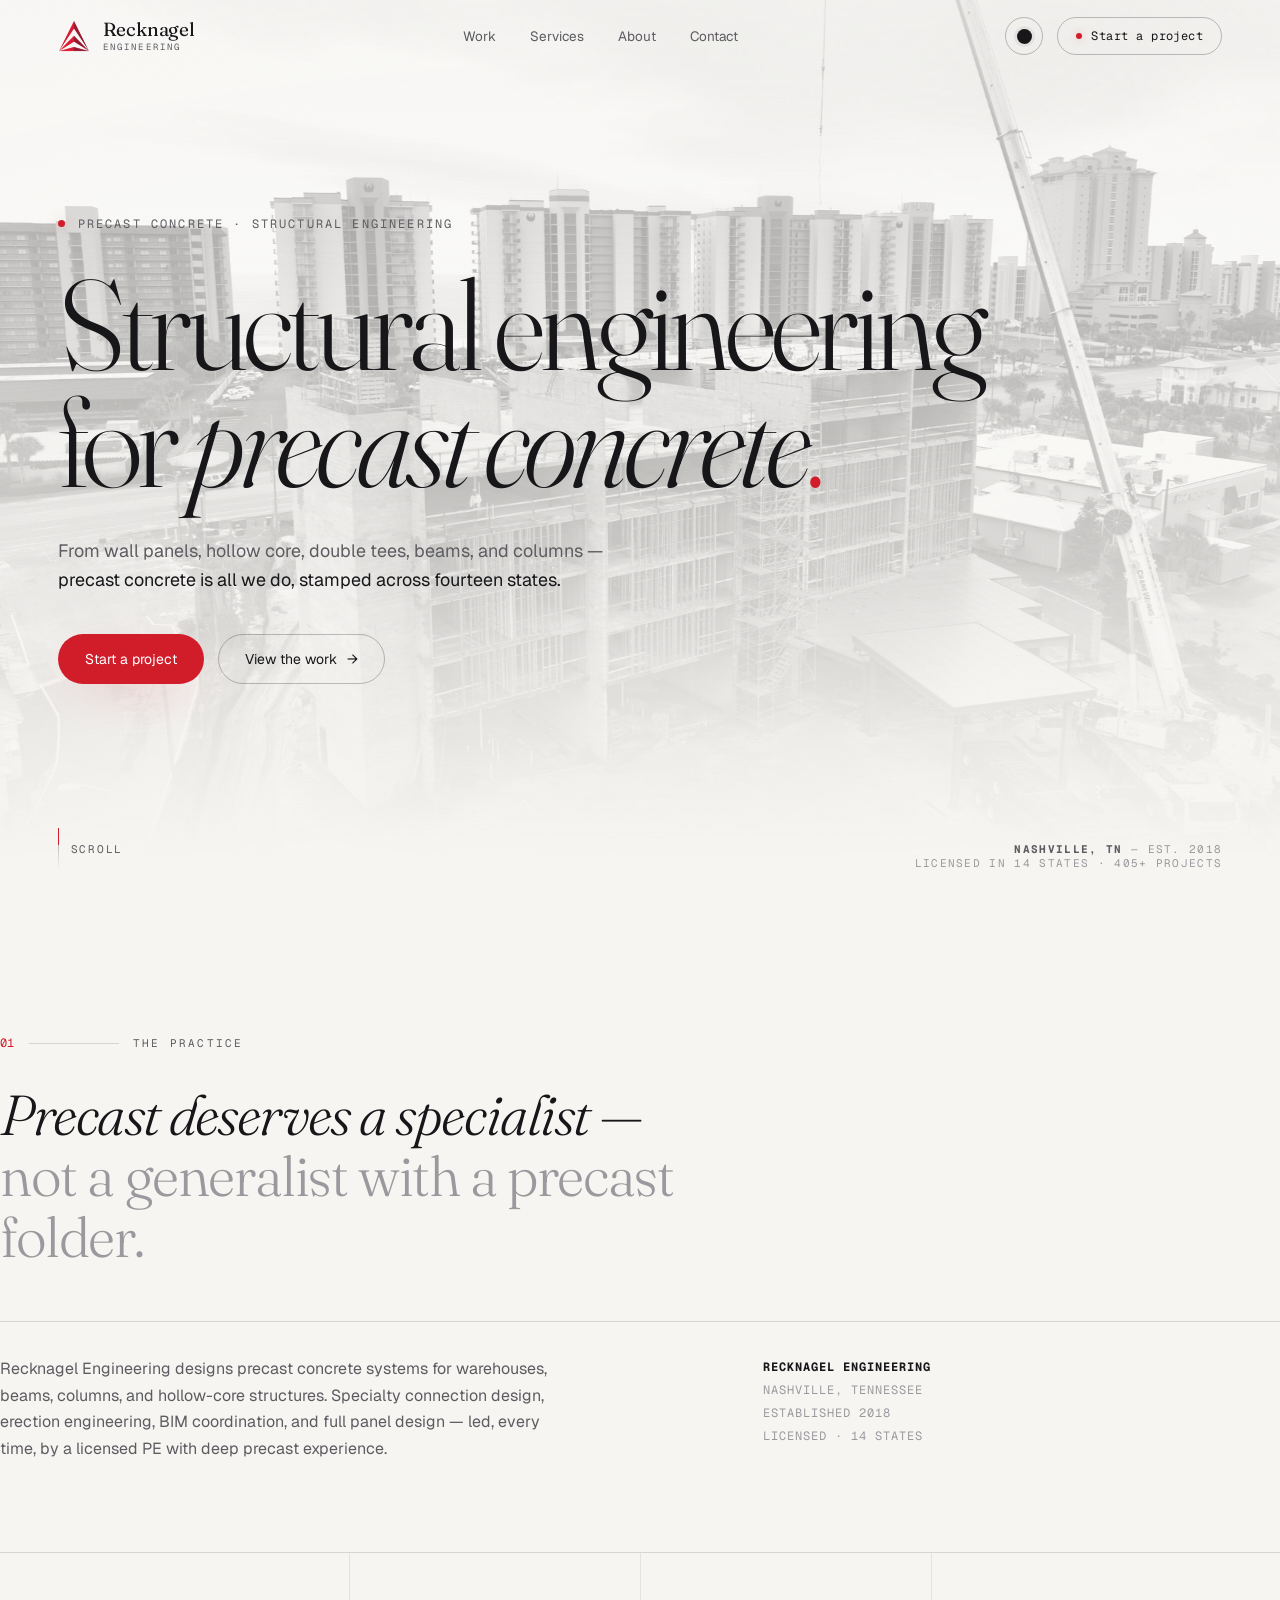
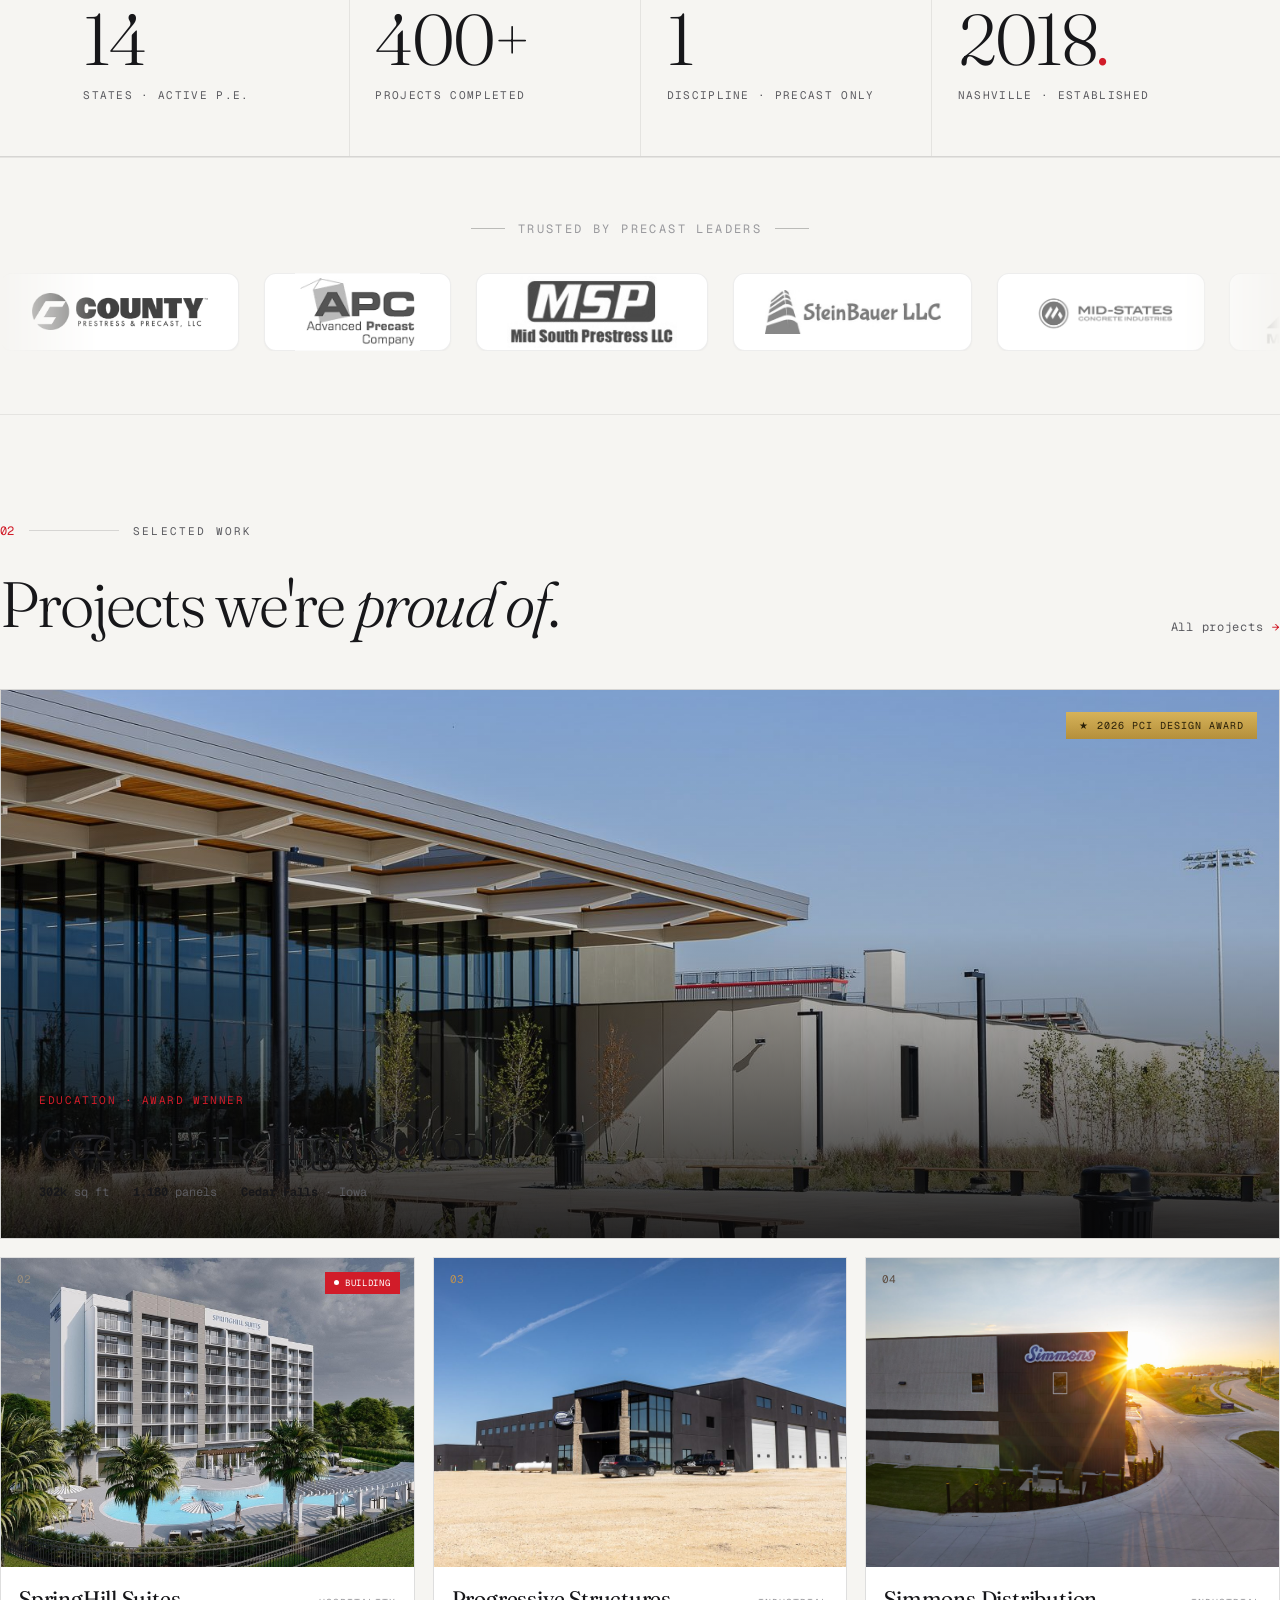
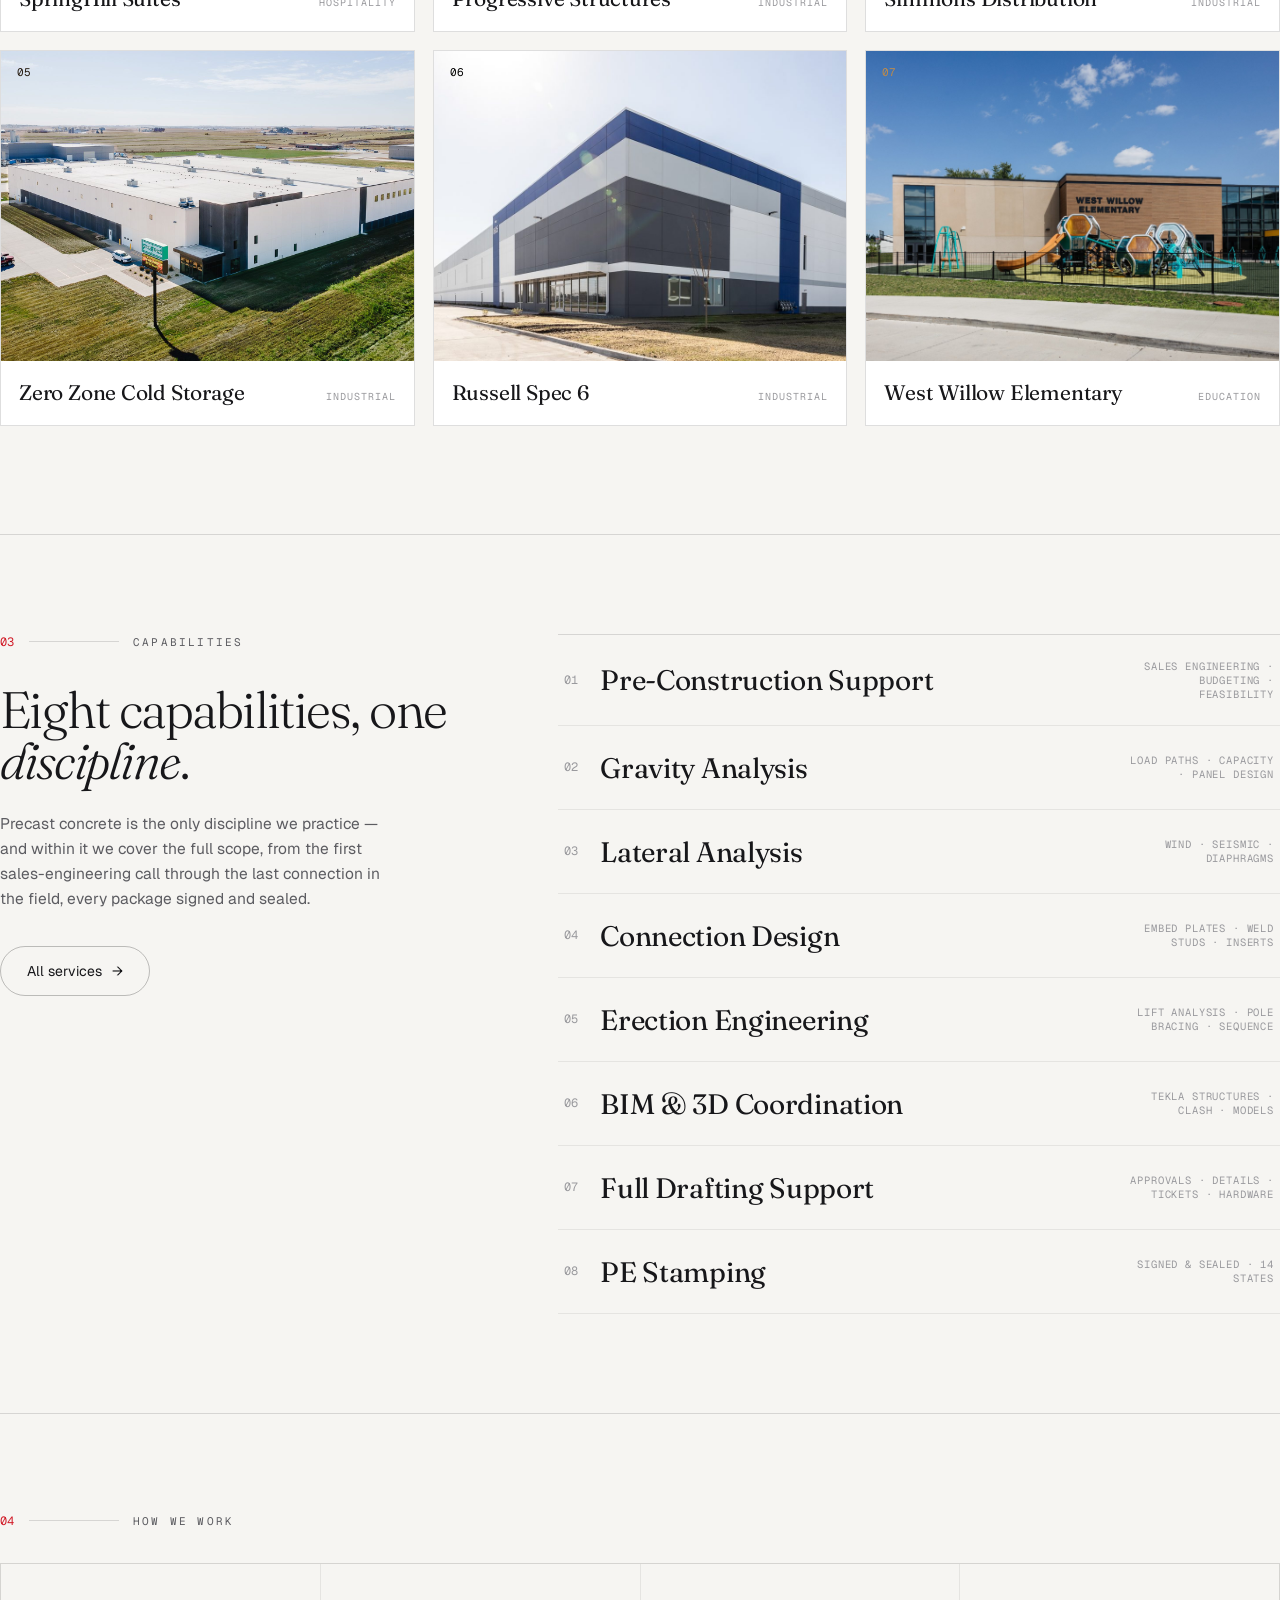
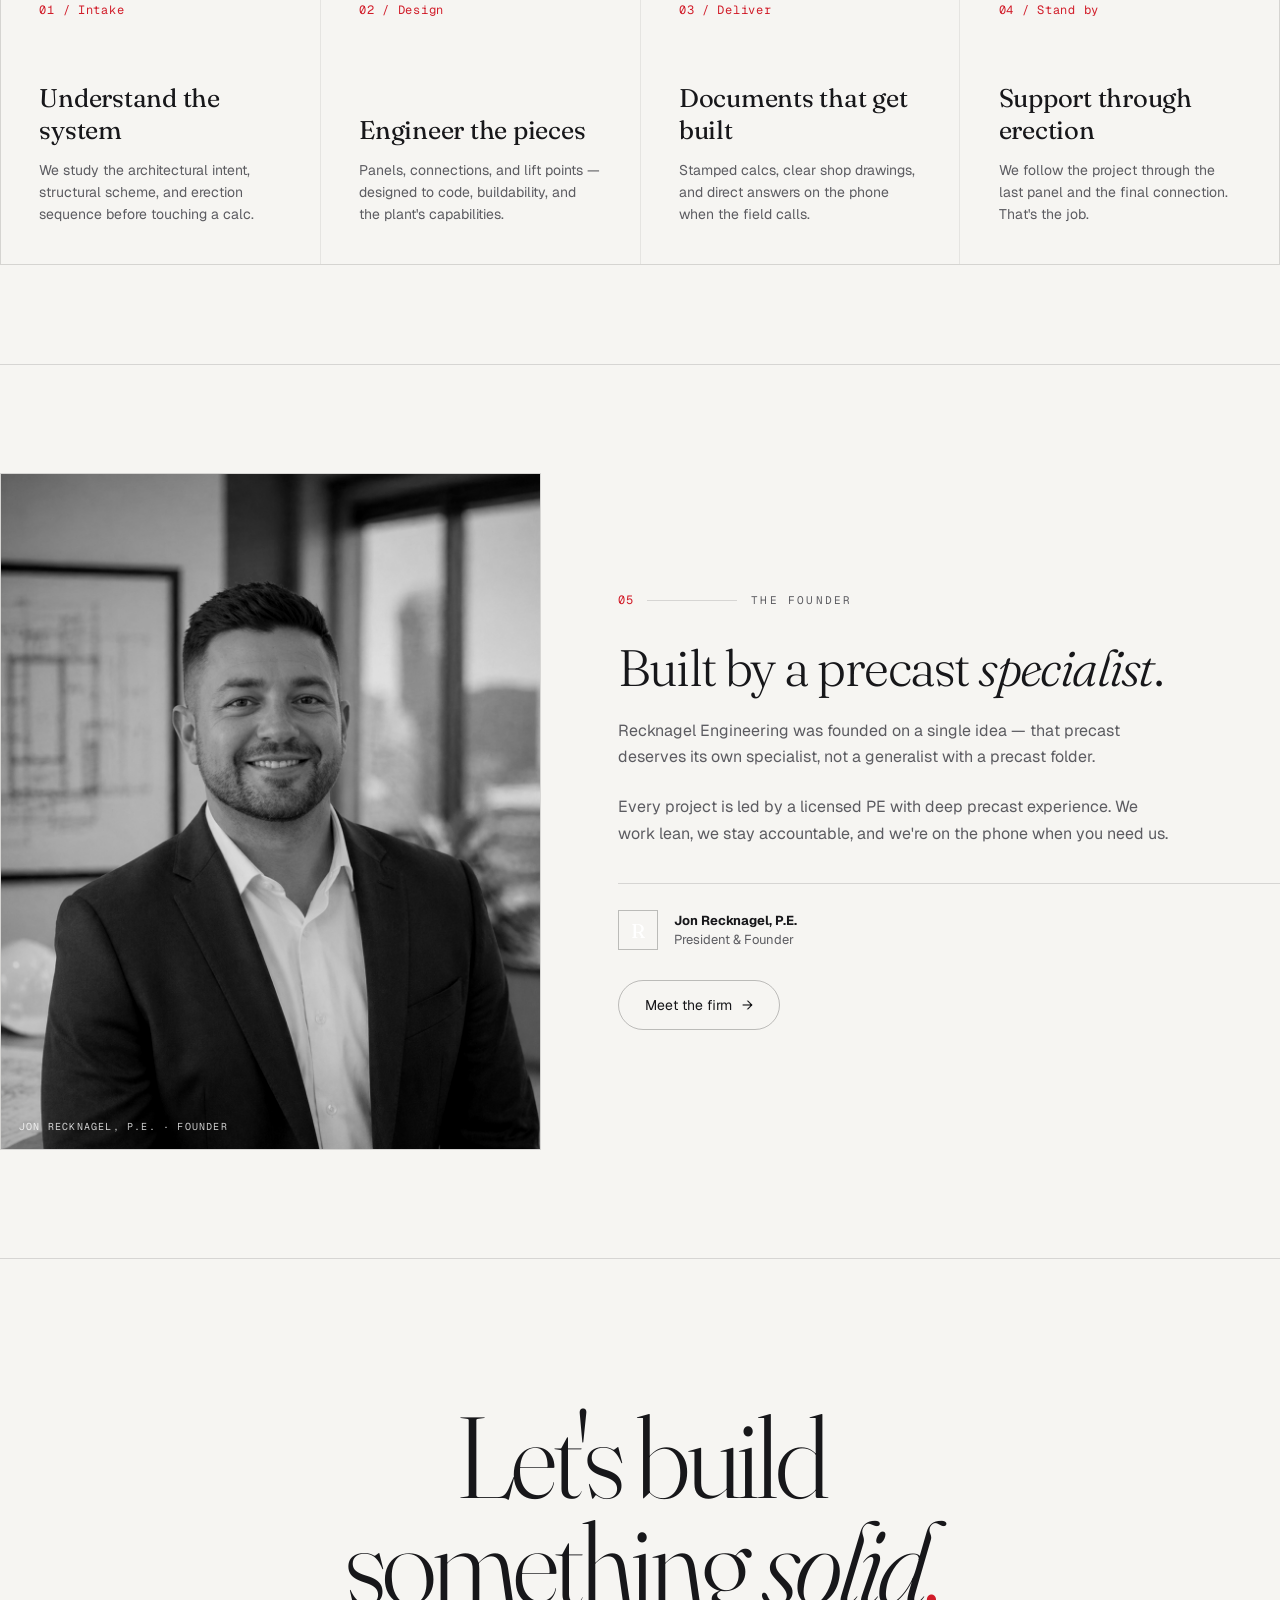
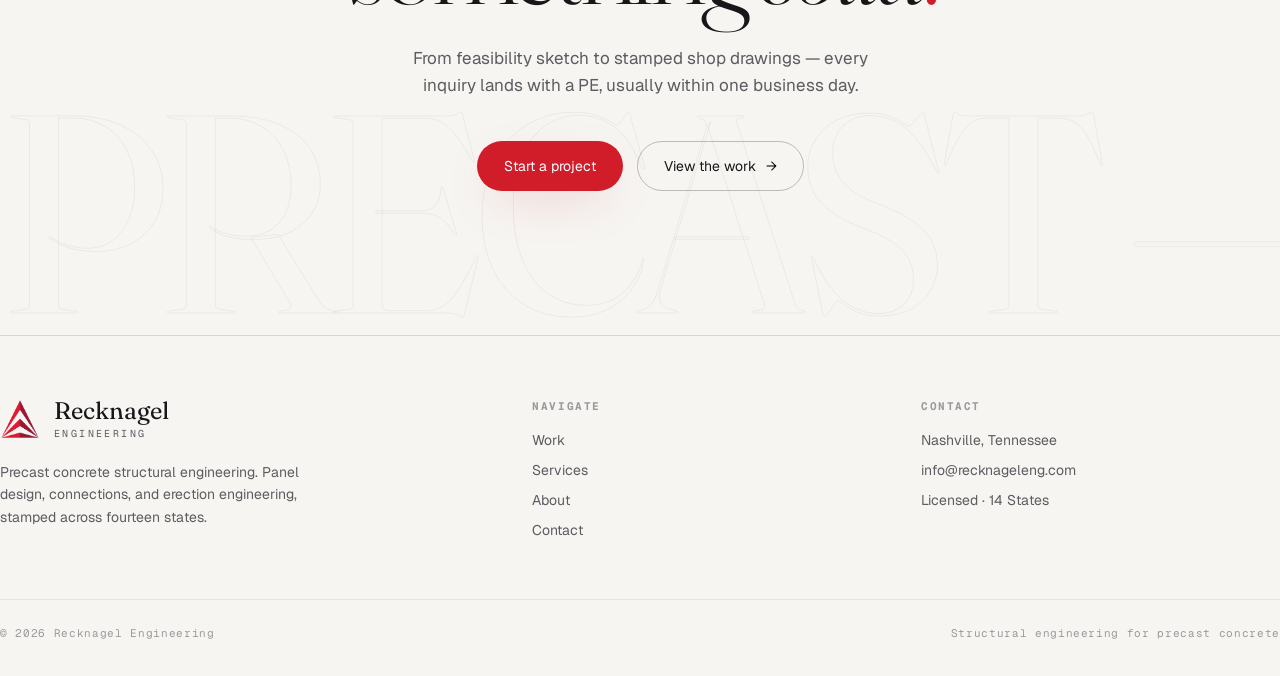
==== index.html @ 25dcd98b "Add files via upload" ====
<!DOCTYPE html>
<html lang="en">
<head>
<meta charset="UTF-8">
<meta name="viewport" content="width=device-width, initial-scale=1.0">
<script>try{var t=localStorage.getItem('re-theme');if(t==='light'||(!t&&window.matchMedia&&matchMedia('(prefers-color-scheme: light)').matches))document.documentElement.setAttribute('data-theme','light');}catch(e){}</script>
<title>Recknagel Engineering — Structural engineering for precast concrete.</title>
<link rel="preconnect" href="https://fonts.googleapis.com">
<link rel="preconnect" href="https://fonts.gstatic.com" crossorigin>
<link href="https://fonts.googleapis.com/css2?family=Fraunces:ital,opsz,wght@0,9..144,300..600;1,9..144,300..500&family=Geist:wght@300..600&family=Geist+Mono:wght@400;500&display=swap" rel="stylesheet">
<link rel="stylesheet" href="styles/bw.css">
<style>
/* ===== HOME-SPECIFIC ===== */
.hero{position:relative;height:100vh;min-height:640px;overflow:hidden;}
.hero-bg{position:absolute;inset:0;z-index:1;}
.hero-bg .ly{position:absolute;inset:0;opacity:0;transition:opacity 1.8s ease;}
.hero-bg .ly.on{opacity:1;}
.hero-bg .ph{width:100%;height:100%;background-size:cover;background-position:center;filter:grayscale(1) contrast(1.12) brightness(.6);transform:scale(1.08);}
.hero-bg .ly.on .ph{animation:ken 9s linear forwards;}
@keyframes ken{from{transform:scale(1.08)}to{transform:scale(1.18)}}
.hero-scrim{position:absolute;inset:0;z-index:2;background:linear-gradient(180deg,rgba(10,10,11,.72),rgba(10,10,11,.32) 30%,rgba(10,10,11,.4) 64%,rgba(10,10,11,.95)),radial-gradient(120% 80% at 50% 40%,transparent 40%,rgba(10,10,11,.7));}
.hero-seams{position:absolute;inset:0;z-index:3;pointer-events:none;background:repeating-linear-gradient(90deg,transparent 0 calc(100%/8 - 1px),rgba(0,0,0,.3) calc(100%/8 - 1px) calc(100%/8));mix-blend-mode:multiply;opacity:.4;}
/* ===== LIGHT-MODE HERO — faint photo on the page background, dark text ===== */
html[data-theme="light"] .hero{background:var(--bg);color:var(--fg);}
html[data-theme="light"] .hero-bg .ph{filter:grayscale(1) contrast(.95) brightness(1.18);opacity:.5;}
html[data-theme="light"] .hero-scrim{background:linear-gradient(180deg,rgba(246,245,242,.55),rgba(246,245,242,.35) 26%,rgba(246,245,242,.6) 62%,var(--bg) 96%),radial-gradient(120% 80% at 50% 38%,transparent 38%,rgba(246,245,242,.6));}
html[data-theme="light"] .hero-seams{background:repeating-linear-gradient(90deg,transparent 0 calc(100%/8 - 1px),rgba(0,0,0,.16) calc(100%/8 - 1px) calc(100%/8));opacity:.5;}
.hero-in{position:relative;z-index:5;height:100%;display:flex;flex-direction:column;justify-content:center;}
.hero-eye{display:flex;align-items:center;gap:13px;margin-bottom:34px;}
.hero-eye .d{width:7px;height:7px;border-radius:50%;background:var(--accent);box-shadow:0 0 14px var(--accent-glow);}
.hero-eye span{font-family:var(--font-mono);font-size:12px;letter-spacing:0.18em;text-transform:uppercase;color:var(--fg-dim);}
.hero h1{font-family:var(--font-display);font-weight:300;font-size:clamp(50px,10vw,164px);line-height:0.92;letter-spacing:-0.04em;}
.hero h1 em{font-style:italic;font-weight:300;}
.hero h1 .dot{color:var(--accent);}
.hero-sub{margin-top:36px;max-width:50ch;font-size:clamp(15px,1.4vw,19px);line-height:1.6;color:var(--fg-dim);}
.hero-sub b{color:var(--fg);font-weight:400;}
.hero-cta{margin-top:40px;display:flex;gap:14px;flex-wrap:wrap;}
.hero-foot{position:absolute;bottom:30px;left:0;right:0;z-index:5;}
.hero-foot-in{max-width:var(--max);margin:0 auto;padding:0 var(--gutter);display:flex;justify-content:space-between;align-items:flex-end;}
.hero-scroll{display:flex;align-items:center;gap:12px;font-family:var(--font-mono);font-size:11px;letter-spacing:0.16em;text-transform:uppercase;color:var(--fg-dim);}
.hero-scroll .bar{width:1px;height:42px;background:linear-gradient(var(--fg-faint),transparent);position:relative;overflow:hidden;}
.hero-scroll .bar::after{content:"";position:absolute;top:0;left:0;width:100%;height:40%;background:var(--accent);animation:scrolldn 2.2s var(--ease) infinite;}
@keyframes scrolldn{0%{transform:translateY(-100%)}60%,100%{transform:translateY(280%)}}
.hero-ticker{font-family:var(--font-mono);font-size:11px;letter-spacing:0.12em;text-transform:uppercase;color:var(--fg-faint);text-align:right;}
.hero-ticker b{color:var(--fg-dim);}

/* ===== TRUSTED BY — continuous logo marquee ===== */
.trust{padding:clamp(46px,7vh,80px) 0;border-top:1px solid var(--line-soft);border-bottom:1px solid var(--line-soft);}
.trust-lab{display:flex;align-items:center;justify-content:center;gap:13px;margin-bottom:clamp(30px,4vh,48px);}
.trust-lab .ln{width:34px;height:1px;background:var(--line-strong);}
.trust-lab span.tx{font-family:var(--font-mono);font-size:12px;letter-spacing:0.2em;text-transform:uppercase;color:var(--fg-faint);}
.trust-marq{position:relative;overflow:hidden;-webkit-mask-image:linear-gradient(90deg,transparent,#000 8%,#000 92%,transparent);mask-image:linear-gradient(90deg,transparent,#000 8%,#000 92%,transparent);}
.trust-track{display:flex;width:max-content;animation:trustscroll 52s linear infinite;}
.trust:hover .trust-track{animation-play-state:paused;}
.trust-tile{flex:none;height:78px;margin-right:clamp(16px,1.9vw,30px);display:flex;align-items:center;justify-content:center;padding:0 clamp(22px,2.4vw,34px);background:#fff;border:1px solid rgba(0,0,0,.07);border-radius:12px;box-shadow:0 1px 2px rgba(0,0,0,.04);}
.trust-tile img{max-height:48px;max-width:176px;width:auto;object-fit:contain;display:block;filter:grayscale(1);opacity:.74;transition:filter .4s var(--ease),opacity .4s var(--ease);}
.trust-tile img.lg{max-height:66px;max-width:150px;}
.trust-tile img.s-apc{max-height:78px;max-width:158px;}
.trust-tile img.s-msp{max-height:72px;}
.trust-tile img.s-redondo{max-height:74px;}
.trust-tile img.s-warrior{max-height:78px;max-width:130px;}
.trust-tile:hover img{filter:grayscale(0);opacity:1;}
@keyframes trustscroll{from{transform:translateX(0)}to{transform:translateX(-50%)}}
@media(prefers-reduced-motion:reduce){.trust-track{animation:none;}}

.statement{padding:clamp(90px,15vh,200px) 0 clamp(70px,10vh,140px);}
.statement .big{font-family:var(--font-display);font-weight:300;font-size:clamp(28px,4.4vw,68px);line-height:1.08;letter-spacing:-0.025em;max-width:20ch;}
.statement .big em{font-style:italic;}
.statement .big .mut{color:var(--fg-faint);}
.statement .meta{margin-top:54px;display:grid;grid-template-columns:1.4fr 1fr;gap:40px;border-top:1px solid var(--line);padding-top:34px;}
.statement .meta p{font-size:16px;line-height:1.65;color:var(--fg-dim);max-width:52ch;}
.statement .meta .side{font-family:var(--font-mono);font-size:12px;line-height:1.9;color:var(--fg-faint);text-transform:uppercase;letter-spacing:0.08em;}
.statement .meta .side b{color:var(--fg);}
@media(max-width:760px){.statement .meta{grid-template-columns:1fr;}}

.work{padding:clamp(80px,12vh,150px) 0;}
.work-head{display:flex;justify-content:space-between;align-items:flex-end;margin-bottom:54px;}
.work-head h2{font-family:var(--font-display);font-weight:300;font-size:clamp(34px,5vw,76px);line-height:0.98;letter-spacing:-0.03em;}
.work-head h2 em{font-style:italic;}
.work-head .vall{font-family:var(--font-mono);font-size:12px;letter-spacing:0.06em;color:var(--fg-dim);display:inline-flex;gap:9px;align-items:center;white-space:nowrap;transition:color .25s;}
.work-head .vall:hover{color:var(--fg);}
.work-head .vall .ar{color:var(--accent);}
.feat{position:relative;display:block;overflow:hidden;border:1px solid var(--line);margin-bottom:18px;}
.feat .img{aspect-ratio:21/9;overflow:hidden;background:#111;}
.feat .img .ph{width:100%;height:100%;background-size:cover;background-position:center;transform:scale(1.02);transition:transform 1.4s var(--ease);}
.feat:hover .img .ph{transform:scale(1.07);}
.feat .ov{position:absolute;inset:0;display:flex;flex-direction:column;justify-content:flex-end;padding:clamp(24px,3vw,46px);background:linear-gradient(0deg,rgba(8,8,9,.86),rgba(8,8,9,.1) 56%,transparent);}
.feat .award{position:absolute;top:22px;right:22px;display:inline-flex;align-items:center;gap:8px;font-family:var(--font-mono);font-size:10px;letter-spacing:0.1em;text-transform:uppercase;color:#2A2008;background:linear-gradient(180deg,#D8B45A,#B8923C);padding:7px 13px;}
.feat .fr-tag{font-family:var(--font-mono);font-size:11px;letter-spacing:0.14em;text-transform:uppercase;color:var(--accent);margin-bottom:14px;}
.feat .fr-title{font-family:var(--font-display);font-weight:300;font-size:clamp(28px,3.6vw,54px);line-height:1;letter-spacing:-0.02em;}
.feat .fr-meta{margin-top:16px;display:flex;gap:24px;font-family:var(--font-mono);font-size:12px;color:var(--fg-dim);flex-wrap:wrap;}
.feat .fr-meta b{color:var(--fg);}

.caps{padding:clamp(70px,11vh,140px) 0;border-top:1px solid var(--line);}
.caps-grid{display:grid;grid-template-columns:0.8fr 1.2fr;gap:clamp(30px,6vw,90px);}
.caps-grid .lead h2{font-family:var(--font-display);font-weight:300;font-size:clamp(30px,4vw,58px);line-height:1;letter-spacing:-0.03em;}
.caps-grid .lead h2 em{font-style:italic;}
.caps-grid .lead p{margin-top:26px;max-width:40ch;font-size:15.5px;line-height:1.6;color:var(--fg-dim);}
.caplist{border-top:1px solid var(--line);}
.caprow{display:grid;grid-template-columns:auto 1fr auto;gap:22px;align-items:center;padding:24px 6px;border-bottom:1px solid var(--line-soft);cursor:pointer;position:relative;transition:padding-left .35s var(--ease);}
.caprow::before{content:"";position:absolute;left:0;top:0;bottom:0;width:2px;background:var(--accent);transform:scaleY(0);transform-origin:top;transition:transform .35s var(--ease);}
.caprow:hover{padding-left:20px;}
.caprow:hover::before{transform:scaleY(1);}
.caprow .cn{font-family:var(--font-mono);font-size:12px;color:var(--fg-faint);transition:color .3s;}
.caprow:hover .cn{color:var(--accent);}
.caprow .cnm{font-family:var(--font-display);font-size:clamp(20px,2.2vw,30px);letter-spacing:-0.01em;}
.caprow .ct{font-family:var(--font-mono);font-size:10.5px;letter-spacing:0.08em;text-transform:uppercase;color:var(--fg-faint);text-align:right;max-width:24ch;}
@media(max-width:760px){.caps-grid{grid-template-columns:1fr;}.caprow .ct{display:none;}}

.proc{padding:clamp(70px,11vh,140px) 0;border-top:1px solid var(--line);}
.proc-grid{display:grid;grid-template-columns:repeat(4,1fr);gap:1px;background:var(--line-soft);border:1px solid var(--line-soft);}
.pstep{background:var(--bg);padding:clamp(28px,3vw,44px);min-height:300px;display:flex;flex-direction:column;transition:background .4s;}
.pstep:hover{background:var(--bg-2);}
.pstep .pn{font-family:var(--font-mono);font-size:12px;color:var(--accent);letter-spacing:0.06em;}
.pstep .pt{font-family:var(--font-display);font-size:clamp(20px,2vw,28px);letter-spacing:-0.01em;margin-top:auto;margin-bottom:14px;}
.pstep .pd{font-size:14px;line-height:1.55;color:var(--fg-dim);}
@media(max-width:760px){.proc-grid{grid-template-columns:1fr 1fr;}.pstep{min-height:220px;}}

.about{padding:clamp(80px,12vh,150px) 0;border-top:1px solid var(--line);}
.about-grid{display:grid;grid-template-columns:0.9fr 1.1fr;gap:clamp(34px,6vw,90px);align-items:center;}
.about-portrait{position:relative;aspect-ratio:4/5;overflow:hidden;border:1px solid var(--line);}
.about-portrait .ph{width:100%;height:100%;background-size:cover;background-position:center top;filter:grayscale(1) contrast(1.08) brightness(.9);transform:scale(1.02);transition:transform 1.6s var(--ease);}
.about-portrait:hover .ph{transform:scale(1.06);}
.about-portrait .cap{position:absolute;left:18px;bottom:16px;font-family:var(--font-mono);font-size:10px;letter-spacing:0.12em;text-transform:uppercase;color:rgba(255,255,255,.8);}
.about-content h2{font-family:var(--font-display);font-weight:300;font-size:clamp(30px,4vw,60px);line-height:1;letter-spacing:-0.03em;}
.about-content h2 em{font-style:italic;}
.about-content p{margin-top:24px;max-width:50ch;font-size:16px;line-height:1.65;color:var(--fg-dim);}
.about-sig{margin-top:36px;display:flex;align-items:center;gap:16px;border-top:1px solid var(--line);padding-top:26px;}
.about-sig .mk{width:40px;height:40px;display:flex;align-items:center;justify-content:center;font-family:var(--font-display);font-size:20px;color:#fff;border:1px solid var(--line-strong);}
.about-sig .who{font-size:13px;color:var(--fg-dim);line-height:1.5;}
.about-sig .who b{color:var(--fg);}

.cta{padding:clamp(90px,16vh,210px) 0;border-top:1px solid var(--line);position:relative;overflow:hidden;text-align:center;}
.cta h2{font-family:var(--font-display);font-weight:300;font-size:clamp(44px,9vw,150px);line-height:0.92;letter-spacing:-0.04em;}
.cta h2 em{font-style:italic;}
.cta h2 .dot{color:var(--accent);}
.cta p{margin:30px auto 0;max-width:46ch;font-size:17px;line-height:1.6;color:var(--fg-dim);}
.cta .ctabtns{margin-top:42px;display:flex;gap:14px;justify-content:center;flex-wrap:wrap;}
.cta-marquee{position:absolute;bottom:-2vh;left:0;right:0;z-index:-1;font-family:var(--font-display);font-size:clamp(120px,22vw,360px);line-height:1;letter-spacing:-0.04em;color:transparent;-webkit-text-stroke:1px var(--marquee-stroke);white-space:nowrap;display:flex;}
.cta-marquee span{animation:marq 40s linear infinite;}
@keyframes marq{to{transform:translateX(-50%);}}
</style>
</head>
<body>
<div class="prog" id="prog"></div>
<div class="veil"></div>

<!-- NAV -->
<nav class="nav" id="nav">
  <div class="nav-in">
    <a class="brand" href="index.html">
      <img src="assets/logo.png" alt="Recknagel Engineering"/>
      <span class="bt"><span class="nm">Recknagel</span><span class="sub">Engineering</span></span>
    </a>
    <div class="nav-lk">
      <a href="projects.html">Work</a>
      <a href="services.html">Services</a>
      <a href="about.html">About</a>
      <a href="contact.html">Contact</a>
    </div>
    <div class="nav-right">
      <button class="theme-tog" id="themeTog" aria-label="Toggle light or dark mode" title="Toggle theme"><span class="ti"></span></button>
      <a class="nav-cta" href="contact.html"><span class="d"></span>Start a project</a>
      <button class="nav-burger" aria-label="Menu"><span></span><span></span><span></span></button>
    </div>
  </div>
</nav>

<!-- HERO -->
<header class="hero" id="top">
  <div class="hero-bg" id="herobg" data-imgs="assets/projects/shs-construction-1.jpg,assets/projects/cedarfalls-aerial-campus.jpg,assets/projects/simmons-hero.jpg,assets/projects/zerozone-hero.jpg,assets/projects/progressive-hero.jpg"></div>
  <div class="hero-scrim"></div>
  <div class="hero-in wrap">
    <div class="rev in"><div class="hero-eye"><span class="d"></span><span>Precast Concrete · Structural Engineering</span></div></div>
    <h1 class="rev in d1">Structural engineering<br>for <em>precast concrete</em><span class="dot">.</span></h1>
    <p class="hero-sub rev in d2">From wall panels, hollow core, double tees, beams, and columns — <b>precast concrete is all we do, stamped across fourteen states.</b></p>
    <div class="hero-cta rev in d3">
      <a class="btn pri" href="contact.html">Start a project</a>
      <a class="btn gho" href="projects.html">View the work <span class="ar">→</span></a>
    </div>
  </div>
  <div class="hero-foot">
    <div class="hero-foot-in">
      <div class="hero-scroll"><div class="bar"></div><span>Scroll</span></div>
      <div class="hero-ticker"><b>Nashville, TN</b> — Est. 2018<br>Licensed in 14 States · 405+ Projects</div>
    </div>
  </div>
</header>

<!-- STATEMENT -->
<section class="statement wrap rev">
  <div class="slabel"><span class="num">01</span><span class="ln"></span><span class="tx">The practice</span></div>
  <h2 class="big"><em>Precast deserves a specialist</em> — <span class="mut">not a generalist with a precast folder.</span></h2>
  <div class="meta">
    <p>Recknagel Engineering designs precast concrete systems for warehouses, beams, columns, and hollow-core structures. Specialty connection design, erection engineering, BIM coordination, and full panel design — led, every time, by a licensed PE with deep precast experience.</p>
    <div class="side"><b>Recknagel Engineering</b><br>Nashville, Tennessee<br>Established 2018<br>Licensed · 14 States</div>
  </div>
</section>

<!-- STATS -->
<section class="stats">
  <div class="stats-in wrap">
    <div class="stat rev"><div class="n" data-count="14">14</div><div class="l">States · Active P.E.</div></div>
    <div class="stat rev d1"><div class="n" data-count="405" data-suffix="+">405+</div><div class="l">Projects Completed</div></div>
    <div class="stat rev d2"><div class="n" data-count="1">1</div><div class="l">Discipline · Precast Only</div></div>
    <div class="stat rev d3"><div class="n">2018<span class="u">.</span></div><div class="l">Nashville · Established</div></div>
  </div>
</section>

<!-- TRUSTED BY -->
<section class="trust rev">
  <div class="trust-lab"><span class="ln"></span><span class="tx">Trusted by precast leaders</span><span class="ln"></span></div>
  <div class="trust-marq">
    <div class="trust-track">
      <div class="trust-tile"><img src="assets/clients/county-prestress.png" alt="County Prestress & Precast"></div>
      <div class="trust-tile"><img class="s-apc" src="assets/clients/advanced-precast.png" alt="Advanced Precast Company"></div>
      <div class="trust-tile"><img class="s-msp" src="assets/clients/mid-south-prestress.png" alt="Mid-South Prestress"></div>
      <div class="trust-tile"><img src="assets/clients/steinbauer.png" alt="SteinBauer LLC"></div>
      <div class="trust-tile"><img src="assets/clients/mid-states-concrete.png" alt="Mid-States Concrete Industries"></div>
      <div class="trust-tile"><img class="s-redondo" src="assets/clients/redondo.png" alt="Redondo Manufacturing"></div>
      <div class="trust-tile"><img class="s-warrior" src="assets/clients/warrior-precast.png" alt="Warrior Precast"></div>
      <div class="trust-tile"><img class="lg" src="assets/clients/stonecast.png" alt="Stonecast"></div>
      <div class="trust-tile" aria-hidden="true"><img src="assets/clients/county-prestress.png" alt=""></div>
      <div class="trust-tile" aria-hidden="true"><img class="s-apc" src="assets/clients/advanced-precast.png" alt=""></div>
      <div class="trust-tile" aria-hidden="true"><img class="s-msp" src="assets/clients/mid-south-prestress.png" alt=""></div>
      <div class="trust-tile" aria-hidden="true"><img src="assets/clients/steinbauer.png" alt=""></div>
      <div class="trust-tile" aria-hidden="true"><img src="assets/clients/mid-states-concrete.png" alt=""></div>
      <div class="trust-tile" aria-hidden="true"><img class="s-redondo" src="assets/clients/redondo.png" alt=""></div>
      <div class="trust-tile" aria-hidden="true"><img class="s-warrior" src="assets/clients/warrior-precast.png" alt=""></div>
      <div class="trust-tile" aria-hidden="true"><img class="lg" src="assets/clients/stonecast.png" alt=""></div>
    </div>
  </div>
</section>

<!-- WORK (COLOR) -->
<section class="work wrap" id="work">
  <div class="work-head rev">
    <div>
      <div class="slabel"><span class="num">02</span><span class="ln"></span><span class="tx">Selected Work</span></div>
      <h2>Projects we're <em>proud of</em>.</h2>
    </div>
    <a class="vall" href="projects.html">All projects <span class="ar">→</span></a>
  </div>

  <a class="feat rev" href="projects.html">
    <div class="img"><div class="ph" style="background-image:url('assets/projects/cedarfalls-hero.jpg')"></div></div>
    <div class="award"><span>★</span>2026 PCI Design Award</div>
    <div class="ov">
      <div class="fr-tag">Education · Award Winner</div>
      <div class="fr-title">Cedar Falls High School</div>
      <div class="fr-meta"><span><b>302k</b> sq ft</span><span><b>1,180</b> panels</span><span><b>Cedar Falls</b> · Iowa</span></div>
    </div>
  </a>

  <div class="wgrid">
    <a class="wcard rev" href="projects.html"><span class="idx">02</span><span class="stat-badge"><span class="pd"></span>Building</span><div class="img"><div class="ph" style="background-image:url('assets/projects/shs-rendering.jpg')"></div></div><div class="meta"><span class="t">SpringHill Suites</span><span class="g">Hospitality</span></div></a>
    <a class="wcard rev d1" href="projects.html"><span class="idx">03</span><div class="img"><div class="ph" style="background-image:url('assets/projects/progressive-hero.jpg')"></div></div><div class="meta"><span class="t">Progressive Structures</span><span class="g">Industrial</span></div></a>
    <a class="wcard rev d2" href="projects.html"><span class="idx">04</span><div class="img"><div class="ph" style="background-image:url('assets/projects/simmons-hero.jpg')"></div></div><div class="meta"><span class="t">Simmons Distribution</span><span class="g">Industrial</span></div></a>
    <a class="wcard rev" href="projects.html"><span class="idx">05</span><div class="img"><div class="ph" style="background-image:url('assets/projects/zerozone-hero.jpg')"></div></div><div class="meta"><span class="t">Zero Zone Cold Storage</span><span class="g">Industrial</span></div></a>
    <a class="wcard rev d1" href="projects.html"><span class="idx">06</span><div class="img"><div class="ph" style="background-image:url('assets/projects/russell-hero.jpg')"></div></div><div class="meta"><span class="t">Russell Spec 6</span><span class="g">Industrial</span></div></a>
    <a class="wcard rev d2" href="projects.html"><span class="idx">07</span><div class="img"><div class="ph" style="background-image:url('assets/projects/coolidge-hero.jpg')"></div></div><div class="meta"><span class="t">West Willow Elementary</span><span class="g">Education</span></div></a>
  </div>
</section>

<!-- CAPABILITIES -->
<section class="caps wrap" id="caps">
  <div class="caps-grid">
    <div class="lead rev">
      <div class="slabel"><span class="num">03</span><span class="ln"></span><span class="tx">Capabilities</span></div>
      <h2>Eight capabilities, one <em>discipline</em>.</h2>
      <p>Precast concrete is the only discipline we practice — and within it we cover the full scope, from the first sales-engineering call through the last connection in the field, every package signed and sealed.</p>
      <div style="margin-top:34px;"><a class="btn gho" href="services.html">All services <span class="ar">→</span></a></div>
    </div>
    <div class="caplist rev d1">
      <a class="caprow" href="services.html"><span class="cn">01</span><span class="cnm">Pre-Construction Support</span><span class="ct">Sales Engineering · Budgeting · Feasibility</span></a>
      <a class="caprow" href="services.html"><span class="cn">02</span><span class="cnm">Gravity Analysis</span><span class="ct">Load Paths · Capacity · Panel Design</span></a>
      <a class="caprow" href="services.html"><span class="cn">03</span><span class="cnm">Lateral Analysis</span><span class="ct">Wind · Seismic · Diaphragms</span></a>
      <a class="caprow" href="services.html"><span class="cn">04</span><span class="cnm">Connection Design</span><span class="ct">Embed Plates · Weld Studs · Inserts</span></a>
      <a class="caprow" href="services.html"><span class="cn">05</span><span class="cnm">Erection Engineering</span><span class="ct">Lift Analysis · Pole Bracing · Sequence</span></a>
      <a class="caprow" href="services.html"><span class="cn">06</span><span class="cnm">BIM &amp; 3D Coordination</span><span class="ct">Tekla Structures · Clash · Models</span></a>
      <a class="caprow" href="services.html"><span class="cn">07</span><span class="cnm">Full Drafting Support</span><span class="ct">Approvals · Details · Tickets · Hardware</span></a>
      <a class="caprow" href="services.html"><span class="cn">08</span><span class="cnm">PE Stamping</span><span class="ct">Signed &amp; Sealed · 14 States</span></a>
    </div>
  </div>
</section>

<!-- PROCESS -->
<section class="proc wrap">
  <div class="slabel rev"><span class="num">04</span><span class="ln"></span><span class="tx">How we work</span></div>
  <div class="proc-grid rev d1">
    <div class="pstep"><div class="pn">01 / Intake</div><div class="pt">Understand the system</div><div class="pd">We study the architectural intent, structural scheme, and erection sequence before touching a calc.</div></div>
    <div class="pstep"><div class="pn">02 / Design</div><div class="pt">Engineer the pieces</div><div class="pd">Panels, connections, and lift points — designed to code, buildability, and the plant's capabilities.</div></div>
    <div class="pstep"><div class="pn">03 / Deliver</div><div class="pt">Documents that get built</div><div class="pd">Stamped calcs, clear shop drawings, and direct answers on the phone when the field calls.</div></div>
    <div class="pstep"><div class="pn">04 / Stand by</div><div class="pt">Support through erection</div><div class="pd">We follow the project through the last panel and the final connection. That's the job.</div></div>
  </div>
</section>

<!-- ABOUT -->
<section class="about wrap" id="about">
  <div class="about-grid">
    <div class="about-portrait rev"><div class="ph" style="background-image:url('assets/founder.png')"></div><div class="cap">Jon Recknagel, P.E. · Founder</div></div>
    <div class="about-content rev d1">
      <div class="slabel"><span class="num">05</span><span class="ln"></span><span class="tx">The founder</span></div>
      <h2>Built by a precast <em>specialist</em>.</h2>
      <p>Recknagel Engineering was founded on a single idea — that precast deserves its own specialist, not a generalist with a precast folder.</p>
      <p>Every project is led by a licensed PE with deep precast experience. We work lean, we stay accountable, and we're on the phone when you need us.</p>
      <div class="about-sig">
        <div class="mk">R</div>
        <div class="who"><b>Jon Recknagel, P.E.</b><br>President &amp; Founder</div>
      </div>
      <div style="margin-top:30px;"><a class="btn gho" href="about.html">Meet the firm <span class="ar">→</span></a></div>
    </div>
  </div>
</section>

<!-- CTA -->
<section class="cta" id="contact">
  <div class="cta-marquee"><span>PRECAST — ENGINEERED — PRECAST — ENGINEERED — </span></div>
  <div class="wrap rev">
    <h2>Let's build<br>something <em>solid</em><span class="dot">.</span></h2>
    <p>From feasibility sketch to stamped shop drawings — every inquiry lands with a PE, usually within one business day.</p>
    <div class="ctabtns">
      <a class="btn pri" href="contact.html">Start a project</a>
      <a class="btn gho" href="projects.html">View the work <span class="ar">→</span></a>
    </div>
  </div>
</section>

<!-- FOOTER -->
<footer class="foot wrap">
  <div class="foot-top">
    <div>
      <div class="brand-lg"><img src="assets/logo.png" alt=""/><span class="bt"><span class="nm">Recknagel</span><span class="sub">Engineering</span></span></div>
      <p>Precast concrete structural engineering. Panel design, connections, and erection engineering, stamped across fourteen states.</p>
    </div>
    <div class="fcol"><h4>Navigate</h4><a href="projects.html">Work</a><a href="services.html">Services</a><a href="about.html">About</a><a href="contact.html">Contact</a></div>
    <div class="fcol"><h4>Contact</h4><div>Nashville, Tennessee</div><a href="mailto:info@recknageleng.com">info@recknageleng.com</a><div>Licensed · 14 States</div></div>
  </div>
  <div class="foot-bot"><span>© 2026 Recknagel Engineering</span><span>Structural engineering for precast concrete</span></div>
</footer>

<script src="scripts/bw.js"></script>
</body>
</html>
---- styles/bw.css ----
/* ===========================================================
   RECKNAGEL ENGINEERING — Monochrome System (bpco-inspired)
   Shared across all pages.
   =========================================================== */
:root{
  --bg:#0A0A0B; --bg-2:#0E0E10; --bg-3:#121214;
  --fg:#F4F4F5; --fg-dim:#9A9A9E; --fg-faint:#5A5A5E;
  --line:rgba(255,255,255,0.10); --line-soft:rgba(255,255,255,0.055); --line-strong:rgba(255,255,255,0.2);
  --accent:#E0202E; --accent-glow:rgba(224,32,46,0.5);
  --gold:#C8A24A;
  --nav-bg:rgba(10,10,11,.8); --card:#0d0d0e; --marquee-stroke:rgba(255,255,255,.05);
  --font-sans:"Geist",-apple-system,BlinkMacSystemFont,sans-serif;
  --font-mono:"Geist Mono",ui-monospace,monospace;
  --font-display:"Fraunces","Geist",serif;
  --ease:cubic-bezier(0.22,1,0.36,1);
  --gutter:clamp(20px,4.5vw,72px);
  --max:1560px;
}

/* ===== LIGHT THEME ===== */
html[data-theme="light"]{
  --bg:#F6F5F2; --bg-2:#EFEEE9; --bg-3:#E7E6E0;
  --fg:#17171A; --fg-dim:#5C5C61; --fg-faint:#9A9A9E;
  --line:rgba(0,0,0,0.13); --line-soft:rgba(0,0,0,0.07); --line-strong:rgba(0,0,0,0.24);
  --accent:#D11C29; --accent-glow:rgba(209,28,41,0.28);
  --nav-bg:rgba(246,245,242,.82); --card:#FFFFFF; --marquee-stroke:rgba(0,0,0,.05);
}

*{box-sizing:border-box;margin:0;padding:0;}
html{scroll-behavior:smooth;}
body{background:var(--bg);color:var(--fg);font-family:var(--font-sans);-webkit-font-smoothing:antialiased;-moz-osx-font-smoothing:grayscale;overflow-x:hidden;}
img{max-width:100%;display:block;}
a{color:inherit;text-decoration:none;}
button{font:inherit;color:inherit;background:none;border:none;cursor:pointer;}
::selection{background:var(--accent);color:#fff;}
::-webkit-scrollbar{width:9px;}::-webkit-scrollbar-track{background:transparent;}::-webkit-scrollbar-thumb{background:var(--line-strong);border-radius:9px;}
.mono{font-family:var(--font-mono);}
.wrap{max-width:var(--max);margin:0 auto;padding:0 var(--gutter);}
.accent{color:var(--accent);}
.italic{font-style:italic;}

/* scroll progress */
.prog{position:fixed;top:0;left:0;height:2px;width:0;background:var(--accent);z-index:200;box-shadow:0 0 12px var(--accent-glow);}

/* page-enter veil (smooth transitions between pages) */
.veil{position:fixed;inset:0;z-index:300;background:var(--bg);pointer-events:none;transform-origin:top;transform:scaleY(0);transition:transform .6s var(--ease);}
.veil.show{transform:scaleY(1);transform-origin:bottom;}
body.loaded .boot{animation:bootFade 1s var(--ease) both;}
@keyframes bootFade{from{opacity:0;}to{opacity:1;}}

/* ===== NAV ===== */
.nav{position:fixed;top:0;left:0;right:0;z-index:90;transition:background .4s var(--ease),border-color .4s,backdrop-filter .4s;border-bottom:1px solid transparent;}
.nav.scrolled{background:var(--nav-bg);backdrop-filter:blur(14px);border-color:var(--line-soft);}
.nav-in{max-width:var(--max);margin:0 auto;padding:17px var(--gutter);display:flex;align-items:center;justify-content:space-between;}
.brand{display:flex;align-items:center;gap:13px;}
.brand img{width:32px;height:32px;object-fit:contain;transition:transform .4s var(--ease);}
.brand:hover img{transform:rotate(-4deg) scale(1.05);}
.brand .bt{display:flex;flex-direction:column;line-height:1;}
.brand .nm{font-family:var(--font-display);font-size:19px;letter-spacing:-0.01em;}
.brand .sub{font-family:var(--font-mono);font-size:9px;letter-spacing:0.24em;text-transform:uppercase;color:var(--fg-dim);margin-top:4px;}
.nav-lk{display:flex;align-items:center;gap:34px;}
.nav-lk a{font-size:13.5px;color:var(--fg-dim);transition:color .25s;position:relative;padding:4px 0;}
.nav-lk a::after{content:"";position:absolute;left:0;right:0;bottom:-2px;height:1px;background:var(--accent);transform:scaleX(0);transform-origin:left;transition:transform .35s var(--ease);}
.nav-lk a:hover{color:var(--fg);}
.nav-lk a:hover::after{transform:scaleX(1);}
.nav-lk a.active{color:var(--fg);}
.nav-lk a.active::after{transform:scaleX(1);background:var(--fg-faint);}
.nav-cta{font-family:var(--font-mono);font-size:12px;letter-spacing:0.04em;color:var(--fg);border:1px solid var(--line-strong);padding:10px 18px;border-radius:999px;display:inline-flex;align-items:center;gap:9px;transition:border-color .25s,background .25s;}
.nav-cta:hover{border-color:var(--accent);background:rgba(224,32,46,.08);}
.nav-cta .d{width:6px;height:6px;border-radius:50%;background:var(--accent);box-shadow:0 0 8px var(--accent-glow);}
/* theme toggle */
.theme-tog{width:38px;height:38px;border-radius:999px;border:1px solid var(--line-strong);display:inline-flex;align-items:center;justify-content:center;flex:none;transition:border-color .25s,background .25s,transform .25s var(--ease);}
.theme-tog:hover{border-color:var(--accent);background:rgba(224,32,46,.07);transform:translateY(-1px);}
.theme-tog .ti{width:15px;height:15px;border-radius:50%;background:var(--fg);transition:box-shadow .4s var(--ease),transform .5s var(--ease),background .4s;}
html:not([data-theme="light"]) .theme-tog .ti{box-shadow:inset -4px -3px 0 0 var(--bg);transform:rotate(-22deg);}
html[data-theme="light"] .theme-tog .ti{box-shadow:0 0 0 3px rgba(0,0,0,.05);}
.nav-burger{display:none;flex-direction:column;gap:5px;padding:8px;}
.nav-burger span{width:22px;height:1.5px;background:var(--fg);transition:.3s;}
@media(max-width:880px){
  .nav-lk,.nav-cta{display:none;}
  .nav-burger{display:flex;}
  .nav.open{background:var(--nav-bg);backdrop-filter:blur(14px);border-color:var(--line-soft);}
  .nav.open .nav-in{flex-wrap:wrap;}
  .nav.open .nav-lk{display:flex;flex-direction:column;gap:0;width:100%;order:3;margin-top:12px;padding-top:8px;border-top:1px solid var(--line-soft);}
  .nav.open .nav-lk a{padding:14px 2px;font-size:17px;border-bottom:1px solid var(--line-soft);}
  .nav.open .nav-cta{display:inline-flex;order:4;width:100%;justify-content:center;margin:14px 0 4px;}
  .nav.open .nav-burger span:nth-child(1){transform:translateY(6.5px) rotate(45deg);}
  .nav.open .nav-burger span:nth-child(2){opacity:0;}
  .nav.open .nav-burger span:nth-child(3){transform:translateY(-6.5px) rotate(-45deg);}
}
.nav-right{display:flex;align-items:center;gap:14px;}

/* ===== REVEAL (slide-up, content always visible) ===== */
.rev{transform:translateY(26px);transition:transform .9s var(--ease);}
.rev.in{transform:none;}
.rev.d1{transition-delay:.07s;}.rev.d2{transition-delay:.14s;}.rev.d3{transition-delay:.21s;}.rev.d4{transition-delay:.28s;}.rev.d5{transition-delay:.35s;}

/* ===== SECTION LABEL ===== */
.slabel{display:flex;align-items:center;gap:14px;margin-bottom:34px;}
.slabel .num{font-family:var(--font-mono);font-size:12px;color:var(--accent);letter-spacing:0.04em;}
.slabel .ln{flex:1;height:1px;background:var(--line);max-width:90px;}
.slabel .tx{font-family:var(--font-mono);font-size:11px;letter-spacing:0.2em;text-transform:uppercase;color:var(--fg-dim);}

/* ===== BUTTONS ===== */
.btn{font-size:14px;padding:15px 26px;border-radius:999px;border:1px solid var(--line-strong);display:inline-flex;align-items:center;gap:10px;transition:transform .25s var(--ease),background .25s,border-color .25s;}
.btn:hover{transform:translateY(-2px);}
.btn .ar{transition:transform .25s var(--ease);}
.btn:hover .ar{transform:translateX(4px);}
.btn.pri{background:var(--accent);border-color:transparent;color:#fff;box-shadow:0 16px 50px -16px var(--accent-glow);}
.btn.pri:hover{filter:brightness(1.08);}
.btn.gho:hover{border-color:var(--fg);background:rgba(255,255,255,.05);}

/* ===== INTERIOR PAGE HEADER ===== */
.phead{padding:clamp(130px,20vh,220px) 0 clamp(50px,8vh,90px);border-bottom:1px solid var(--line);position:relative;overflow:hidden;}
.phead .crumb{font-family:var(--font-mono);font-size:11px;letter-spacing:0.16em;text-transform:uppercase;color:var(--fg-faint);margin-bottom:30px;display:flex;gap:10px;align-items:center;}
.phead .crumb .sep{color:var(--line-strong);}
.phead .crumb .here{color:var(--fg-dim);}
.phead h1{font-family:var(--font-display);font-weight:300;font-size:clamp(48px,9vw,140px);line-height:0.92;letter-spacing:-0.04em;}
.phead h1 em{font-style:italic;}
.phead h1 .dot{color:var(--accent);}
.phead .lede{margin-top:34px;max-width:60ch;font-size:clamp(16px,1.5vw,20px);line-height:1.6;color:var(--fg-dim);}
.phead .lede b{color:var(--fg);font-weight:400;}

/* ===== STATS ROW (shared) ===== */
.stats{border-top:1px solid var(--line);border-bottom:1px solid var(--line);}
.stats-in{display:grid;grid-template-columns:repeat(4,1fr);}
.stat{padding:clamp(40px,6vh,72px) clamp(16px,2vw,32px);border-left:1px solid var(--line-soft);}
.stat:first-child{border-left:none;}
.stat .n{font-family:var(--font-display);font-weight:300;font-size:clamp(44px,5.6vw,88px);line-height:0.9;letter-spacing:-0.03em;}
.stat .n .u{color:var(--accent);}
.stat .l{margin-top:16px;font-family:var(--font-mono);font-size:11px;letter-spacing:0.12em;text-transform:uppercase;color:var(--fg-dim);}
@media(max-width:760px){.stats-in{grid-template-columns:repeat(2,1fr);}.stat:nth-child(3){border-left:none;}}

/* ===== WORK GRID (full color — the exception) ===== */
.wgrid{display:grid;grid-template-columns:repeat(3,1fr);gap:18px;}
.wcard{position:relative;display:block;overflow:hidden;border:1px solid var(--line);background:var(--card);}
.wcard .img{aspect-ratio:4/3;overflow:hidden;}
.wcard .img .ph{width:100%;height:100%;background-size:cover;background-position:center;transform:scale(1.02);transition:transform 1.3s var(--ease);}
.wcard:hover .img .ph{transform:scale(1.08);}
.wcard .meta{display:flex;justify-content:space-between;align-items:baseline;padding:18px 18px 20px;}
.wcard .meta .t{font-family:var(--font-display);font-size:21px;letter-spacing:-0.01em;}
.wcard .meta .g{font-family:var(--font-mono);font-size:10px;letter-spacing:0.1em;text-transform:uppercase;color:var(--fg-faint);}
.wcard .idx{position:absolute;top:14px;left:16px;font-family:var(--font-mono);font-size:11px;color:#fff;mix-blend-mode:difference;z-index:2;}
.wcard .stat-badge{position:absolute;top:14px;right:14px;font-family:var(--font-mono);font-size:9px;letter-spacing:0.08em;text-transform:uppercase;color:#fff;background:var(--accent);padding:5px 9px;display:flex;align-items:center;gap:6px;z-index:2;}
.wcard .stat-badge .pd{width:5px;height:5px;border-radius:50%;background:#fff;animation:pulse 1.7s ease-in-out infinite;}
.wcard .award-badge{position:absolute;top:14px;right:14px;font-family:var(--font-mono);font-size:9px;letter-spacing:0.08em;text-transform:uppercase;color:#2A2008;background:linear-gradient(180deg,#D8B45A,#B8923C);padding:5px 9px;z-index:2;display:flex;align-items:center;gap:6px;}
@keyframes pulse{50%{opacity:.3}}
@media(max-width:900px){.wgrid{grid-template-columns:repeat(2,1fr);}}
@media(max-width:560px){.wgrid{grid-template-columns:1fr;}}

/* ===== FOOTER ===== */
.foot{border-top:1px solid var(--line);padding:clamp(50px,7vh,84px) 0 36px;margin-top:0;}
.foot-top{display:grid;grid-template-columns:1.4fr 1fr 1fr;gap:30px;padding-bottom:48px;border-bottom:1px solid var(--line-soft);}
.foot .brand-lg{display:flex;align-items:center;gap:14px;margin-bottom:22px;}
.foot .brand-lg img{width:40px;height:40px;}
.foot .brand-lg .nm{font-family:var(--font-display);font-size:24px;}
.foot .brand-lg .bt{display:flex;flex-direction:column;line-height:1;}
.foot .brand-lg .sub{font-family:var(--font-mono);font-size:10px;letter-spacing:0.24em;text-transform:uppercase;color:var(--fg-dim);margin-top:6px;}
.foot-top p{max-width:38ch;font-size:14px;line-height:1.6;color:var(--fg-dim);}
.fcol h4{font-family:var(--font-mono);font-size:11px;letter-spacing:0.14em;text-transform:uppercase;color:var(--fg-faint);margin-bottom:18px;}
.fcol a,.fcol div{display:block;font-size:14px;color:var(--fg-dim);margin-bottom:12px;transition:color .25s;}
.fcol a:hover{color:var(--fg);}
.foot-bot{display:flex;justify-content:space-between;align-items:center;padding-top:26px;font-family:var(--font-mono);font-size:11px;letter-spacing:0.06em;color:var(--fg-faint);}
.foot-bot a:hover{color:var(--fg);}
@media(max-width:760px){.foot-top{grid-template-columns:1fr 1fr;}.foot .brand-lg{grid-column:1/-1;}}

/* ===== GRAYSCALE IMAGERY (default everywhere; .color opts out) ===== */
.gray .ph,.gray img,.ph.gray,img.gray{filter:grayscale(1) contrast(1.1) brightness(.86);}

/* ===== reduced motion ===== */
@media(prefers-reduced-motion:reduce){
  *{animation:none !important;transition:none !important;}
  .rev{transform:none !important;}
  .veil{display:none !important;}
}
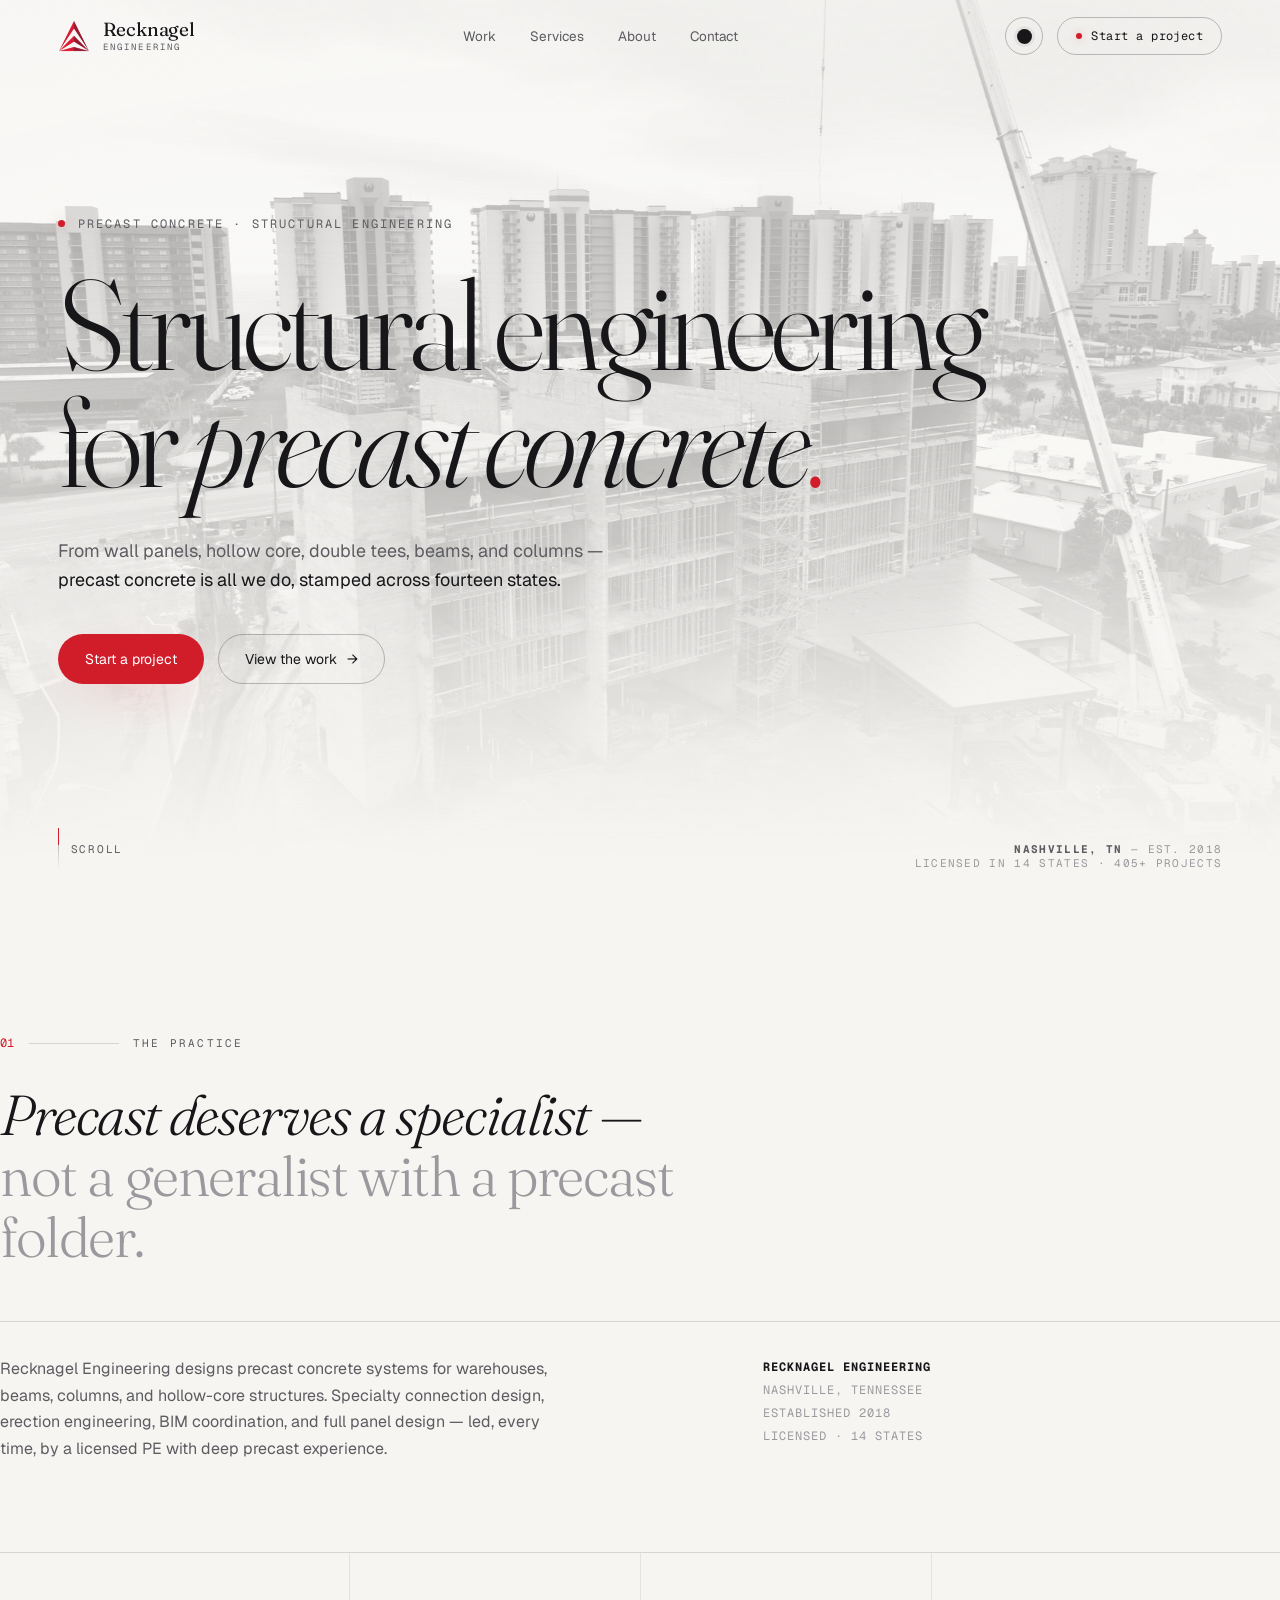
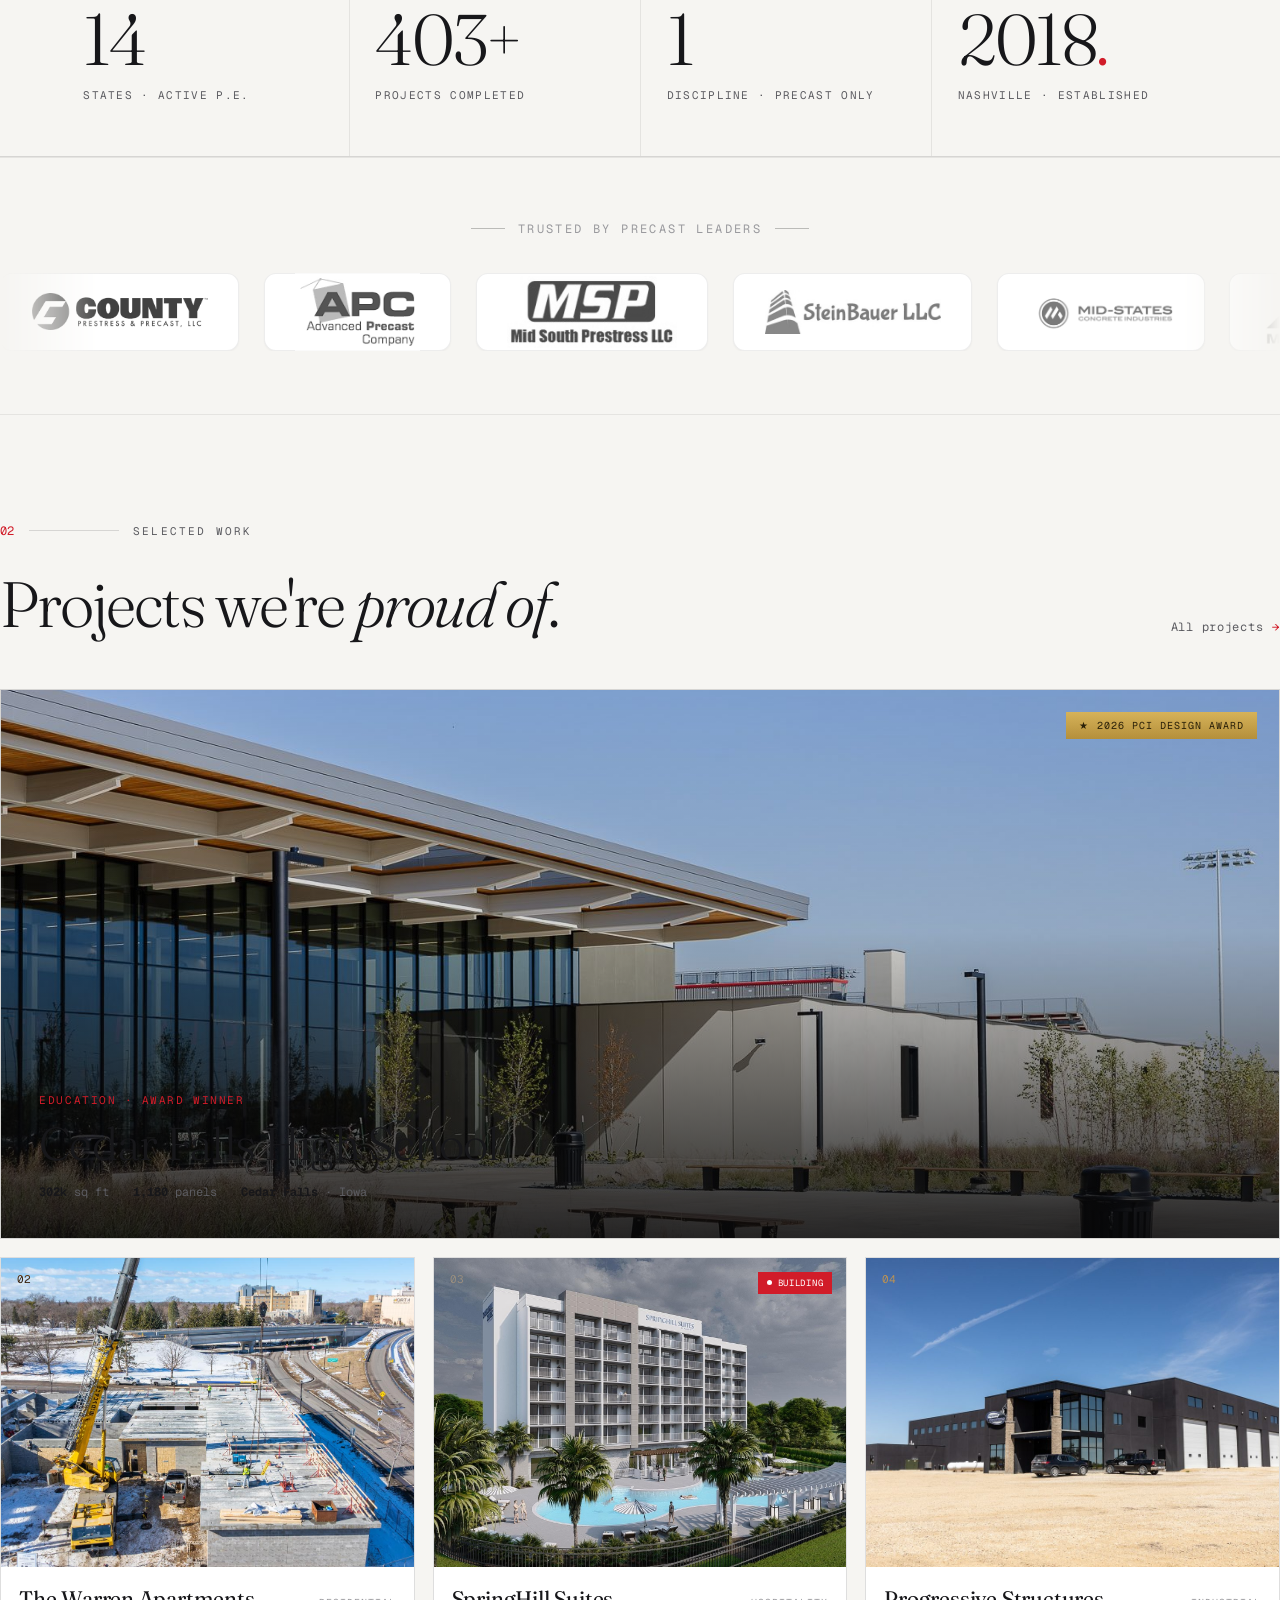
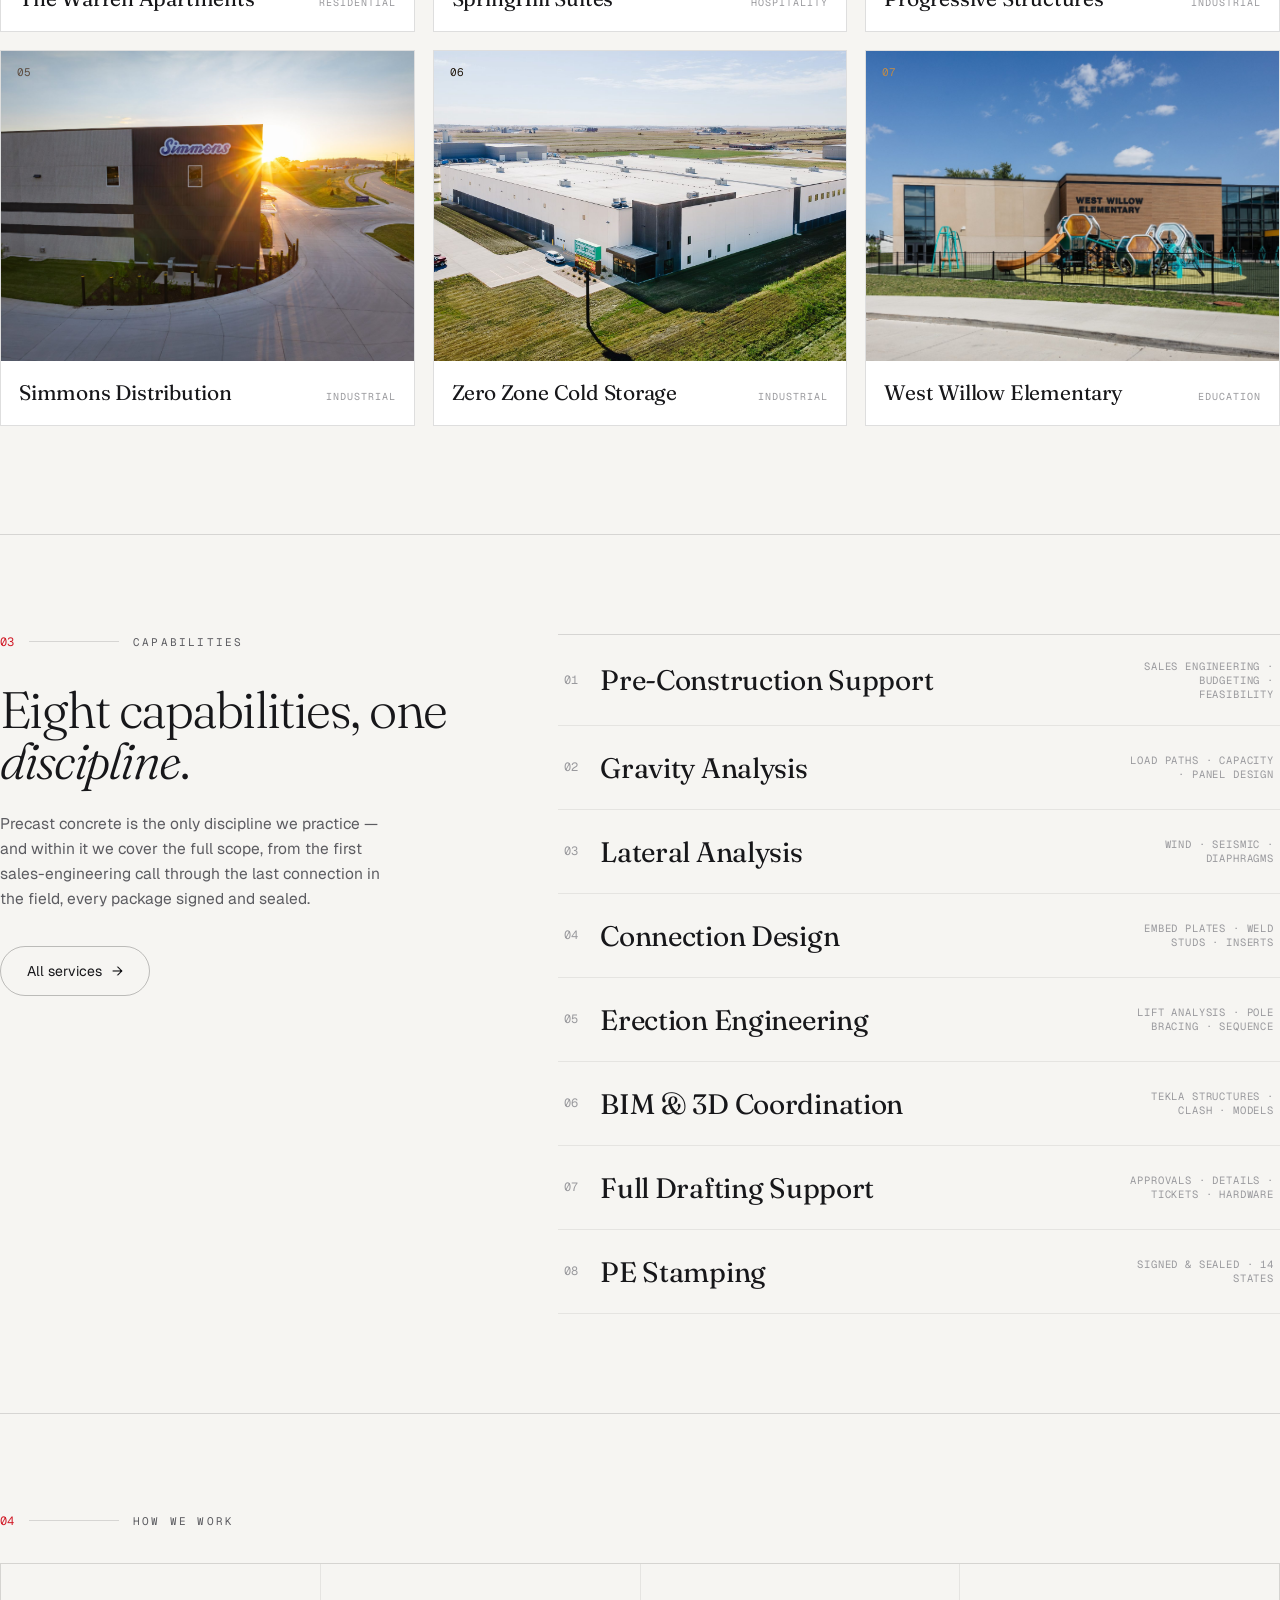
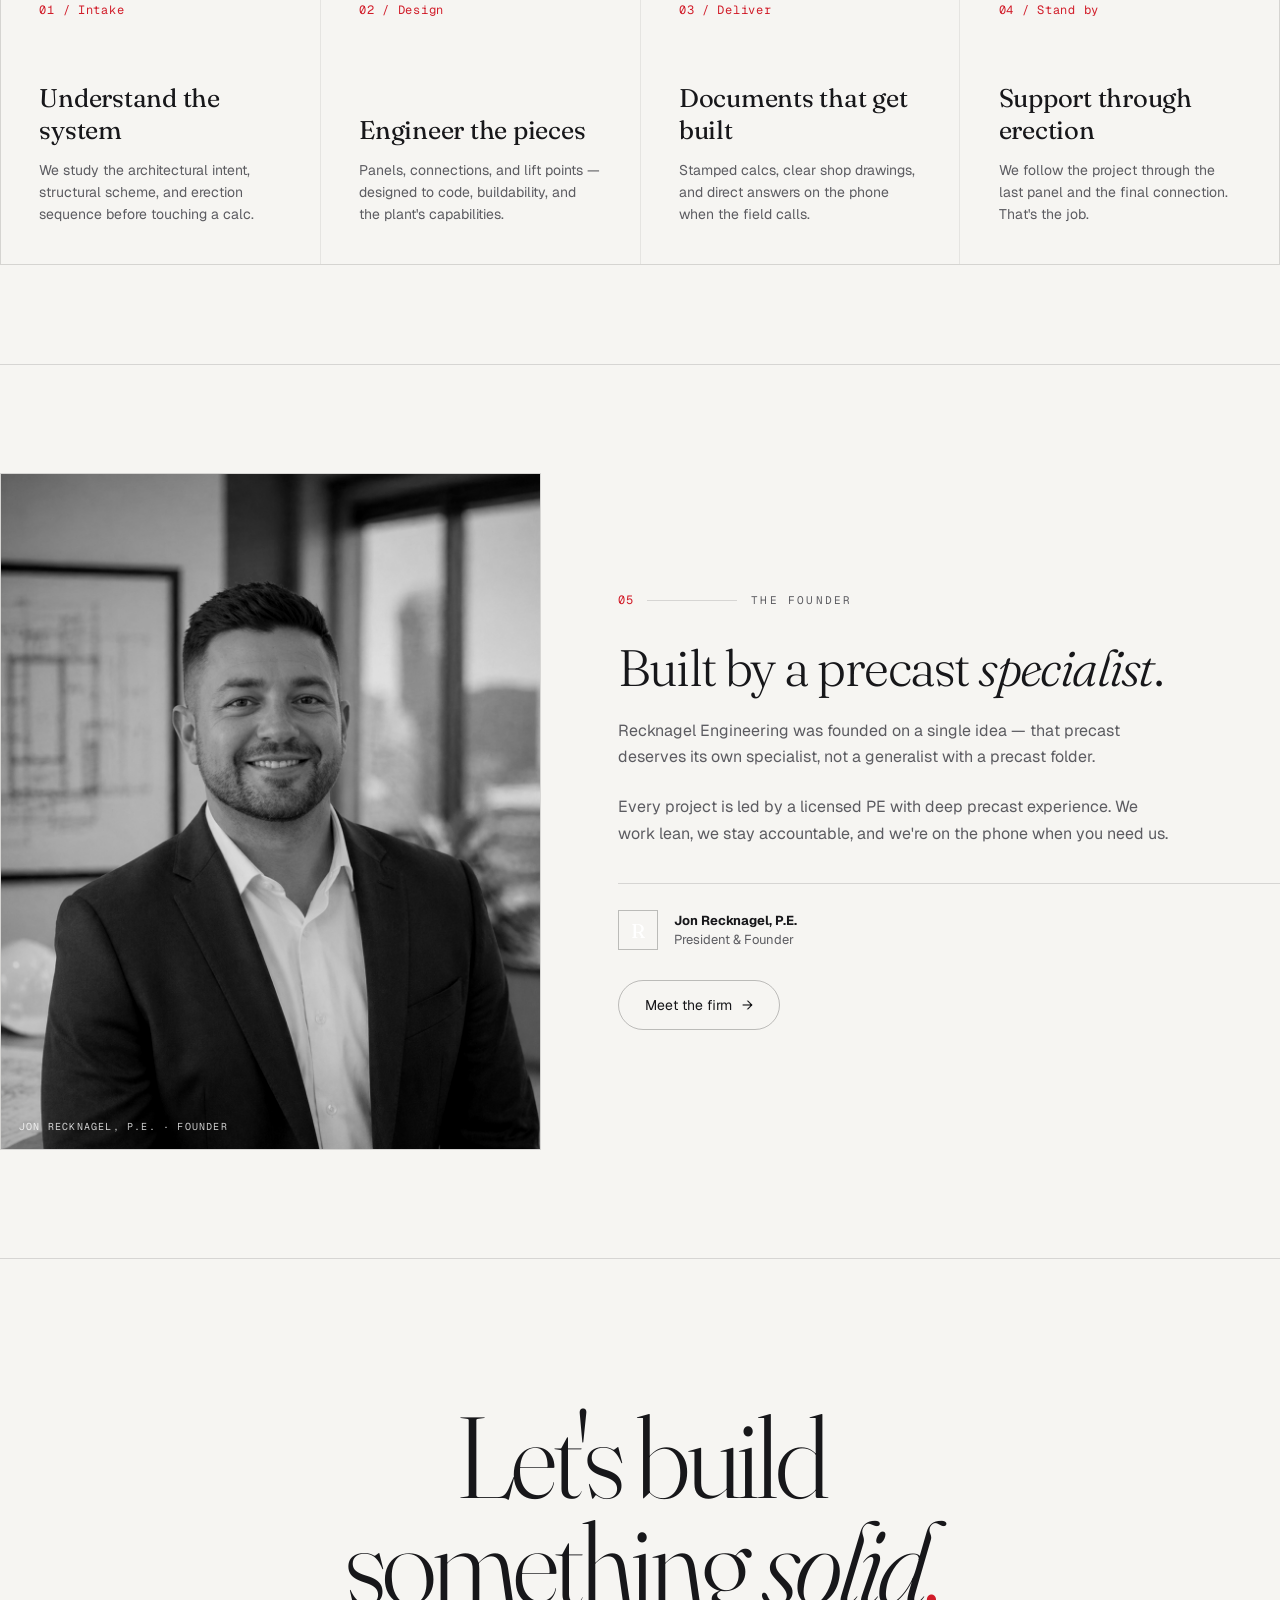
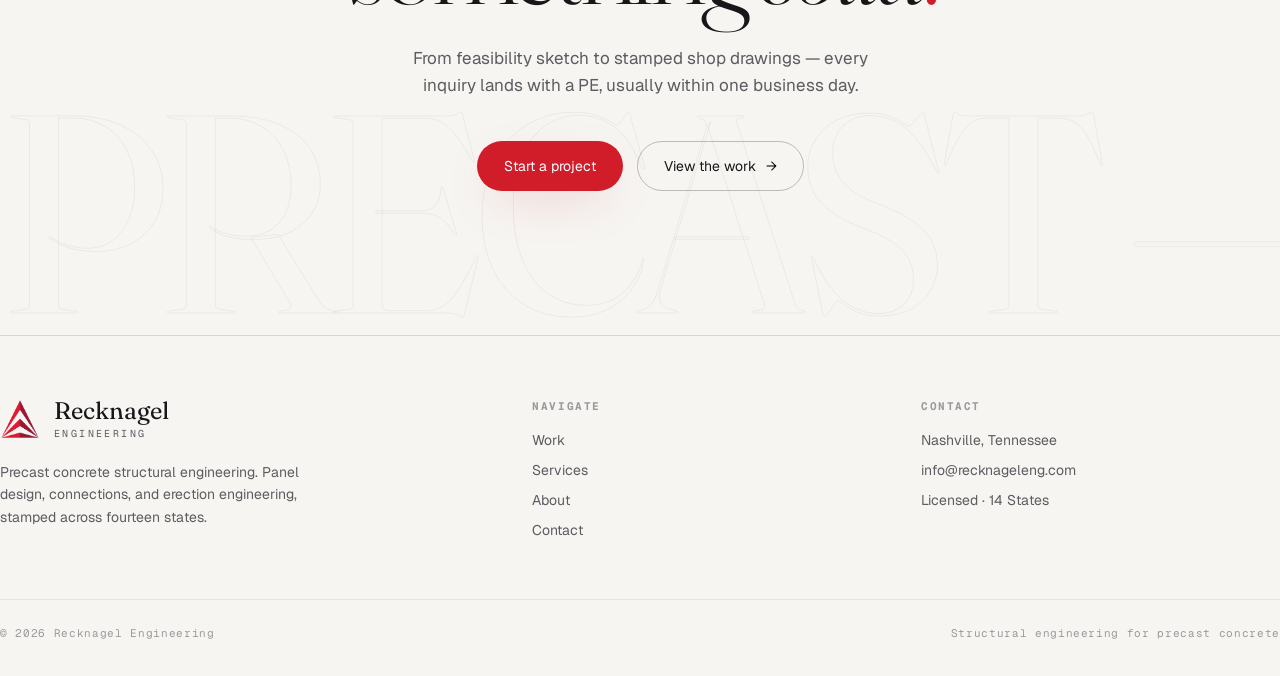
==== commit e4067bcd: "Work page: uniform 2-up cards (fix stretched black boxes); Homepage: feature The Warren Apartments -" ====
--- a/index.html
+++ b/index.html
@@ -253,11 +253,11 @@
   </a>
 
   <div class="wgrid">
-    <a class="wcard rev" href="projects.html"><span class="idx">02</span><span class="stat-badge"><span class="pd"></span>Building</span><div class="img"><div class="ph" style="background-image:url('assets/projects/shs-rendering.jpg')"></div></div><div class="meta"><span class="t">SpringHill Suites</span><span class="g">Hospitality</span></div></a>
-    <a class="wcard rev d1" href="projects.html"><span class="idx">03</span><div class="img"><div class="ph" style="background-image:url('assets/projects/progressive-hero.jpg')"></div></div><div class="meta"><span class="t">Progressive Structures</span><span class="g">Industrial</span></div></a>
-    <a class="wcard rev d2" href="projects.html"><span class="idx">04</span><div class="img"><div class="ph" style="background-image:url('assets/projects/simmons-hero.jpg')"></div></div><div class="meta"><span class="t">Simmons Distribution</span><span class="g">Industrial</span></div></a>
-    <a class="wcard rev" href="projects.html"><span class="idx">05</span><div class="img"><div class="ph" style="background-image:url('assets/projects/zerozone-hero.jpg')"></div></div><div class="meta"><span class="t">Zero Zone Cold Storage</span><span class="g">Industrial</span></div></a>
-    <a class="wcard rev d1" href="projects.html"><span class="idx">06</span><div class="img"><div class="ph" style="background-image:url('assets/projects/russell-hero.jpg')"></div></div><div class="meta"><span class="t">Russell Spec 6</span><span class="g">Industrial</span></div></a>
+    <a class="wcard rev" href="projects.html"><span class="idx">02</span><div class="img"><div class="ph" style="background-image:url('assets/projects/warrenapts-hero.jpg')"></div></div><div class="meta"><span class="t">The Warren Apartments</span><span class="g">Residential</span></div></a>
+    <a class="wcard rev d1" href="projects.html"><span class="idx">03</span><span class="stat-badge"><span class="pd"></span>Building</span><div class="img"><div class="ph" style="background-image:url('assets/projects/shs-rendering.jpg')"></div></div><div class="meta"><span class="t">SpringHill Suites</span><span class="g">Hospitality</span></div></a>
+    <a class="wcard rev d2" href="projects.html"><span class="idx">04</span><div class="img"><div class="ph" style="background-image:url('assets/projects/progressive-hero.jpg')"></div></div><div class="meta"><span class="t">Progressive Structures</span><span class="g">Industrial</span></div></a>
+    <a class="wcard rev" href="projects.html"><span class="idx">05</span><div class="img"><div class="ph" style="background-image:url('assets/projects/simmons-hero.jpg')"></div></div><div class="meta"><span class="t">Simmons Distribution</span><span class="g">Industrial</span></div></a>
+    <a class="wcard rev d1" href="projects.html"><span class="idx">06</span><div class="img"><div class="ph" style="background-image:url('assets/projects/zerozone-hero.jpg')"></div></div><div class="meta"><span class="t">Zero Zone Cold Storage</span><span class="g">Industrial</span></div></a>
     <a class="wcard rev d2" href="projects.html"><span class="idx">07</span><div class="img"><div class="ph" style="background-image:url('assets/projects/coolidge-hero.jpg')"></div></div><div class="meta"><span class="t">West Willow Elementary</span><span class="g">Education</span></div></a>
   </div>
 </section>
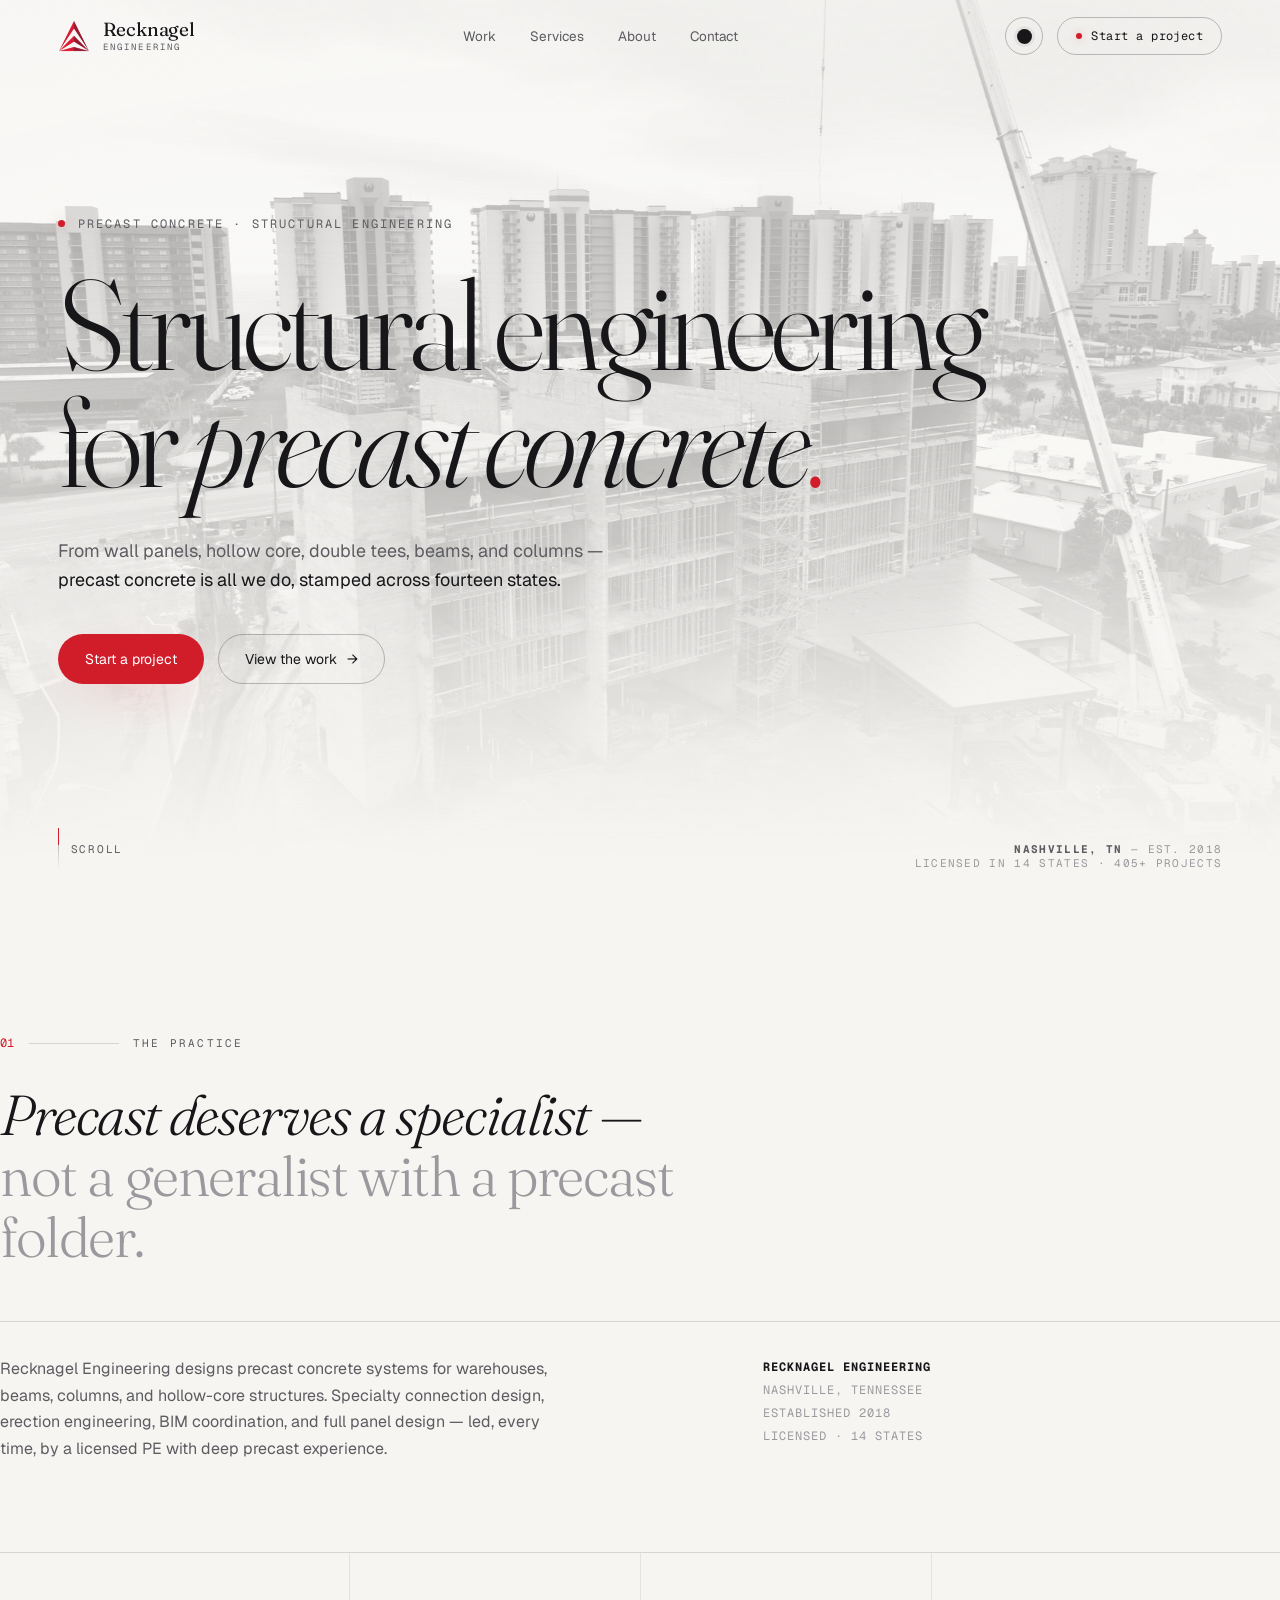
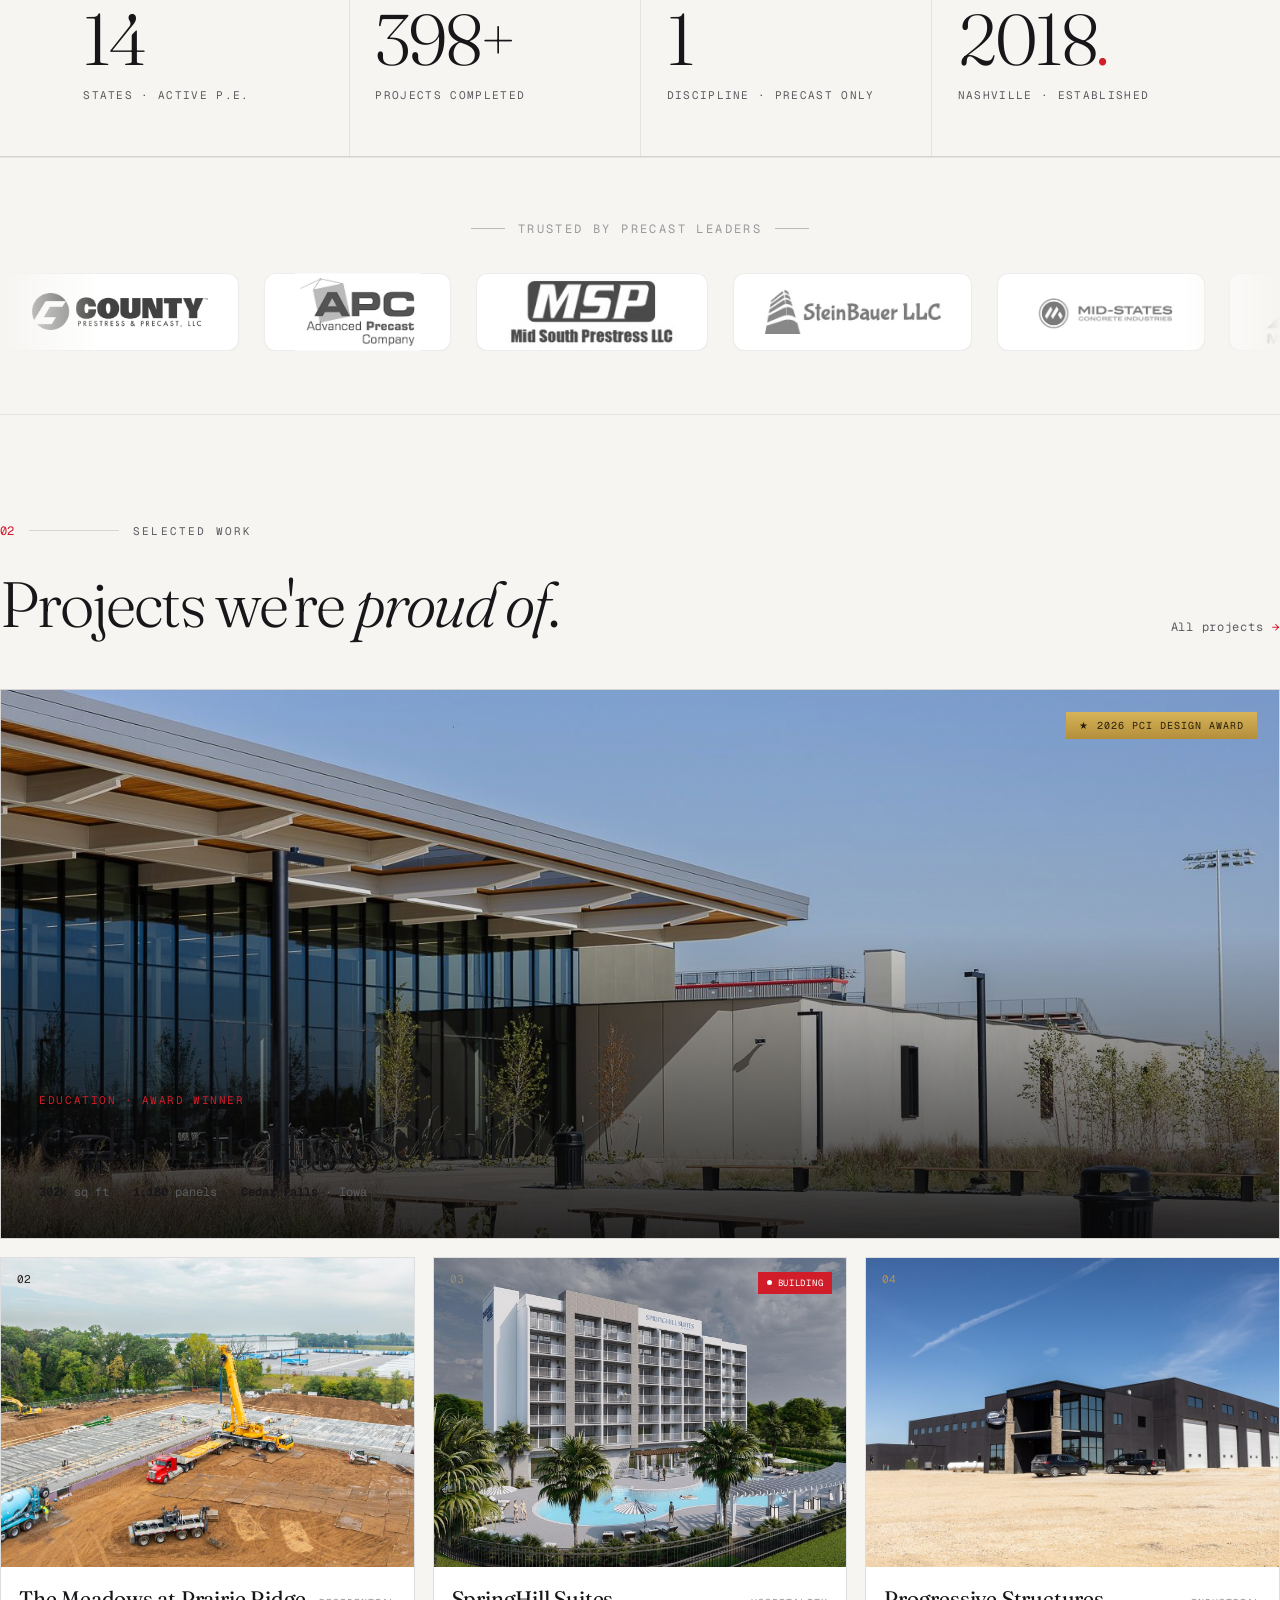
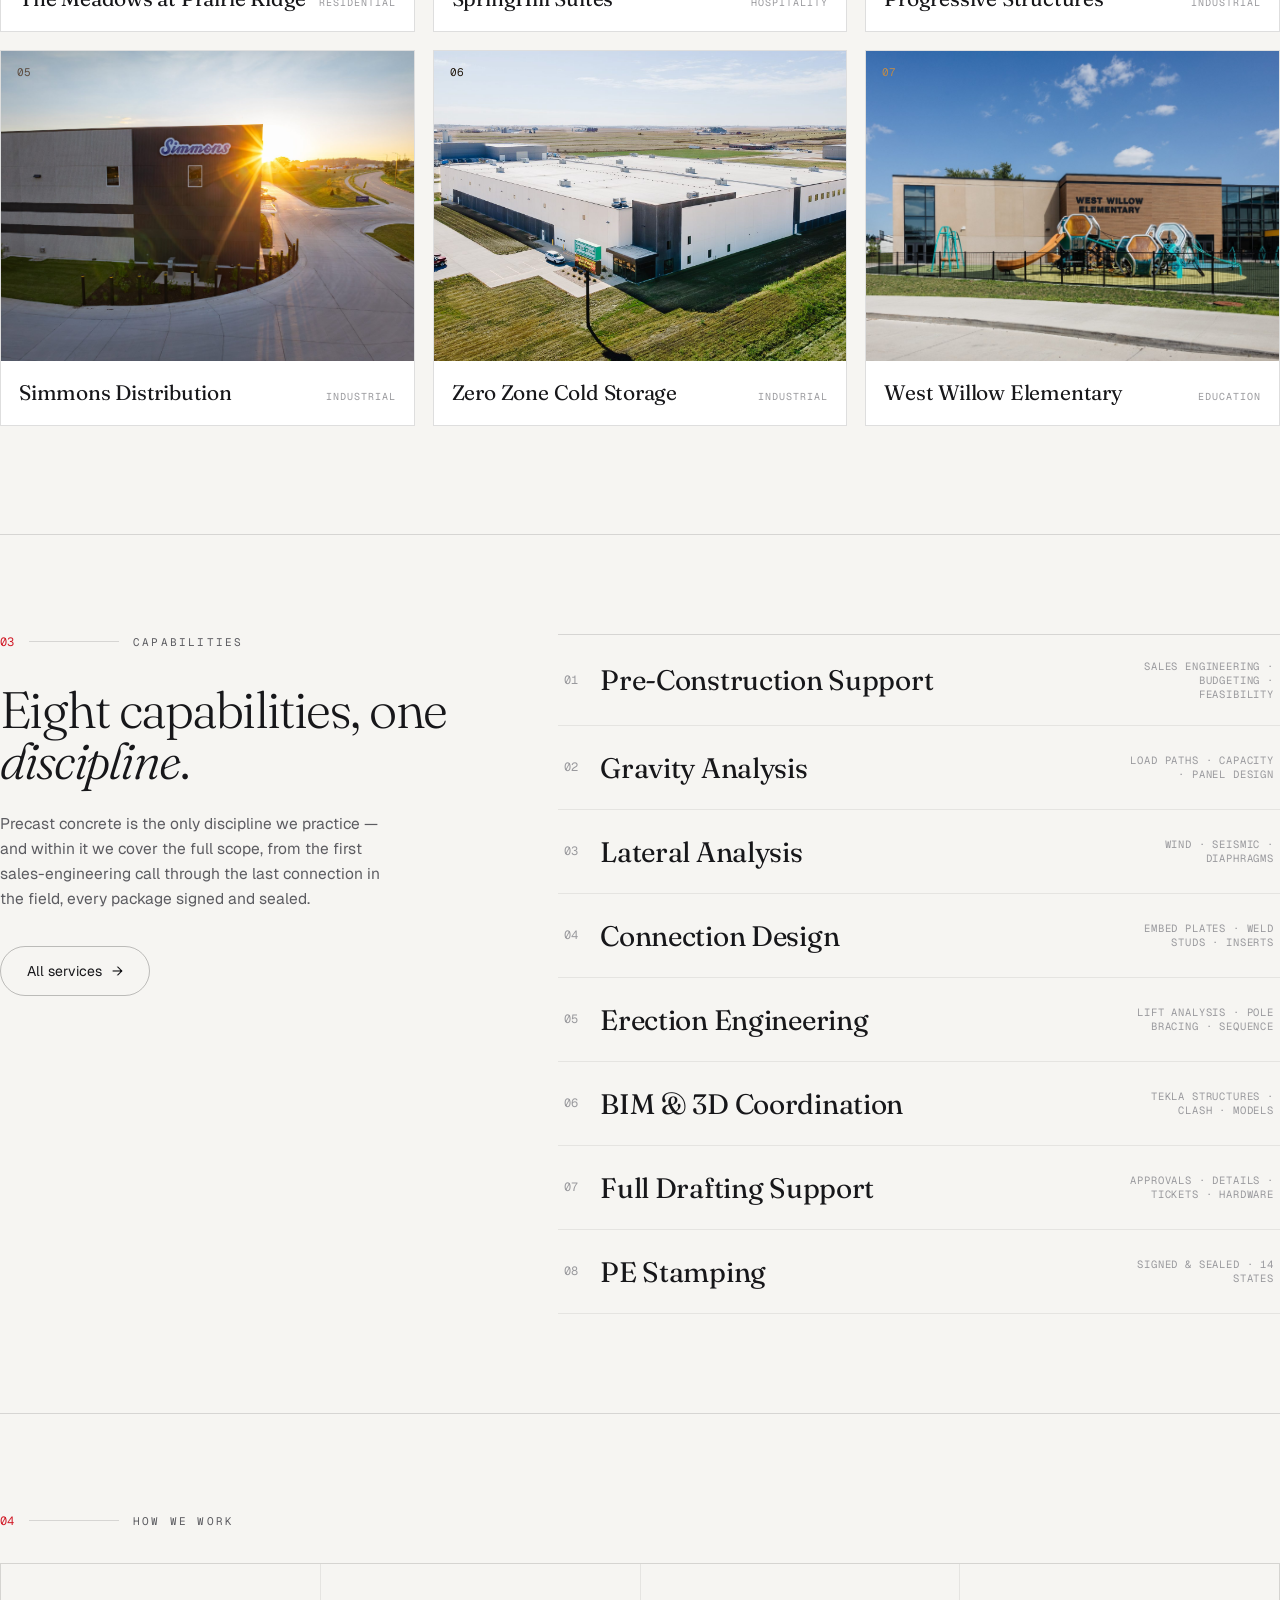
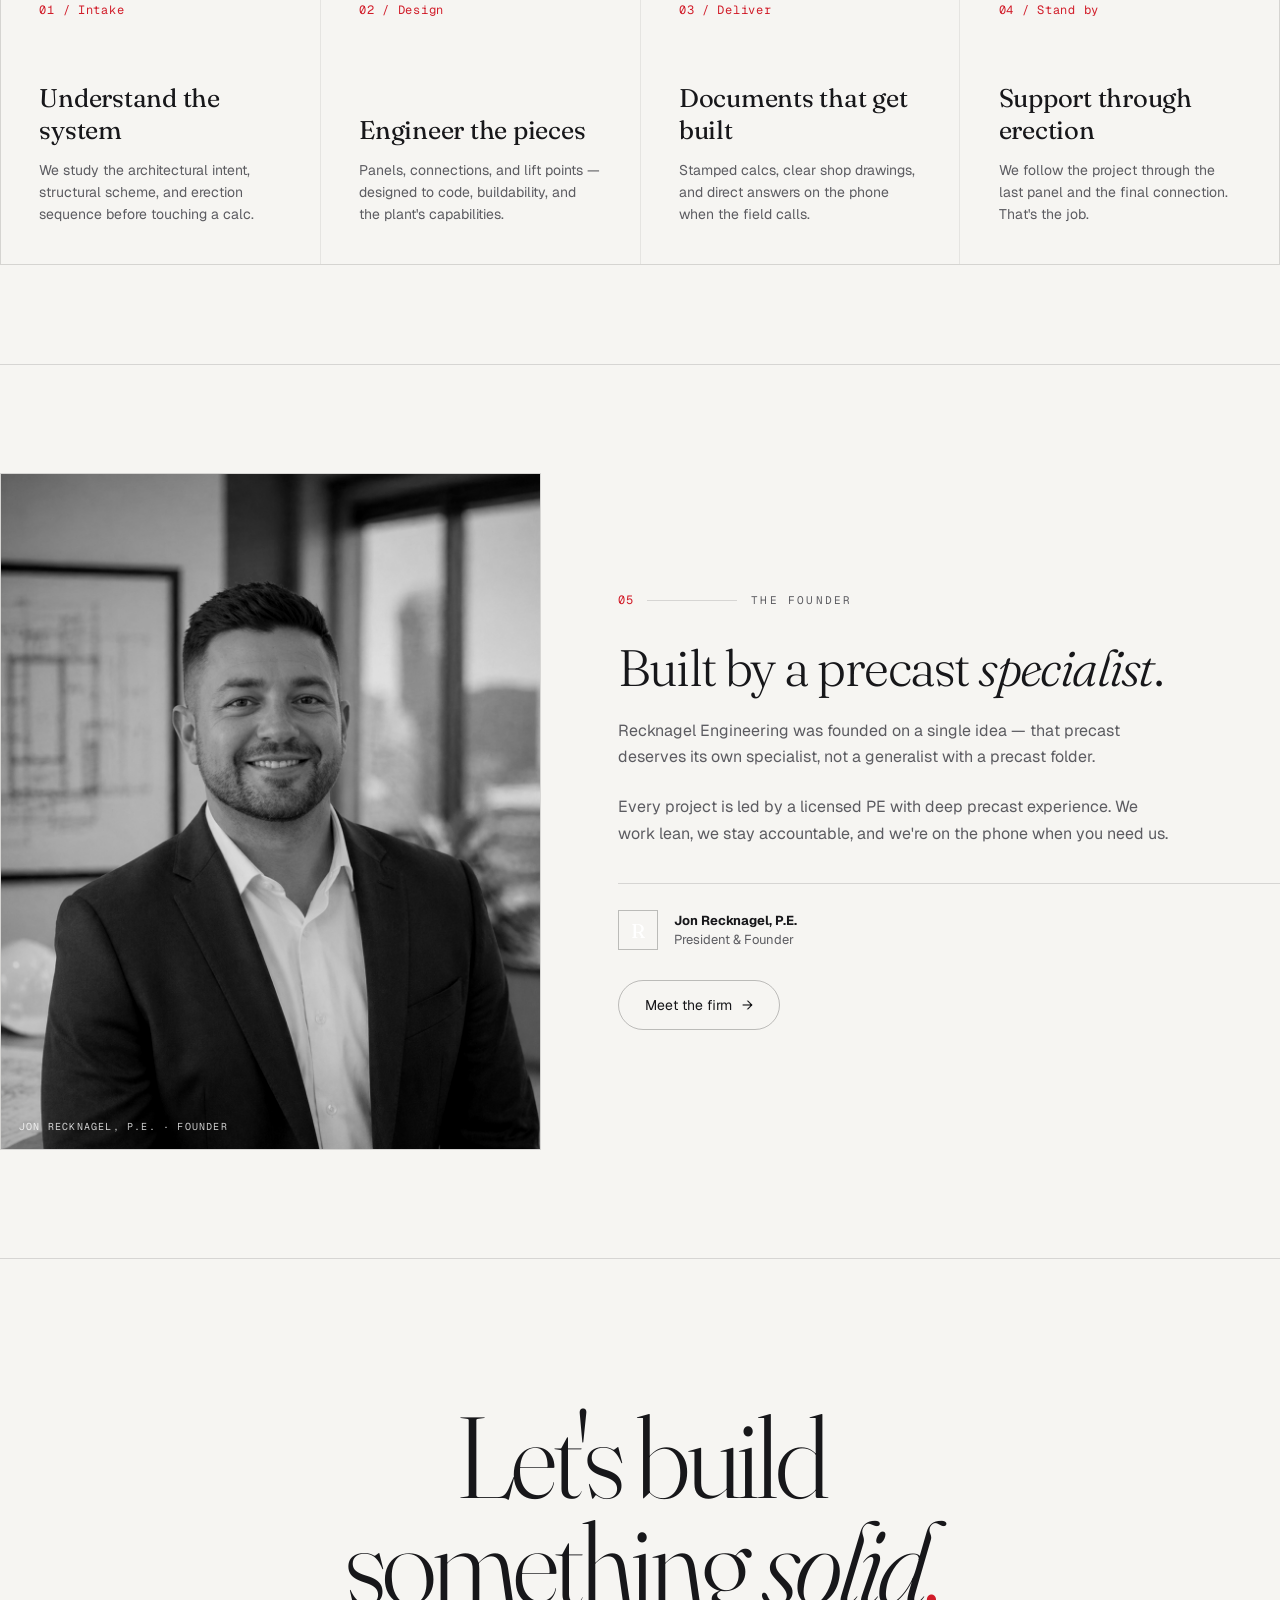
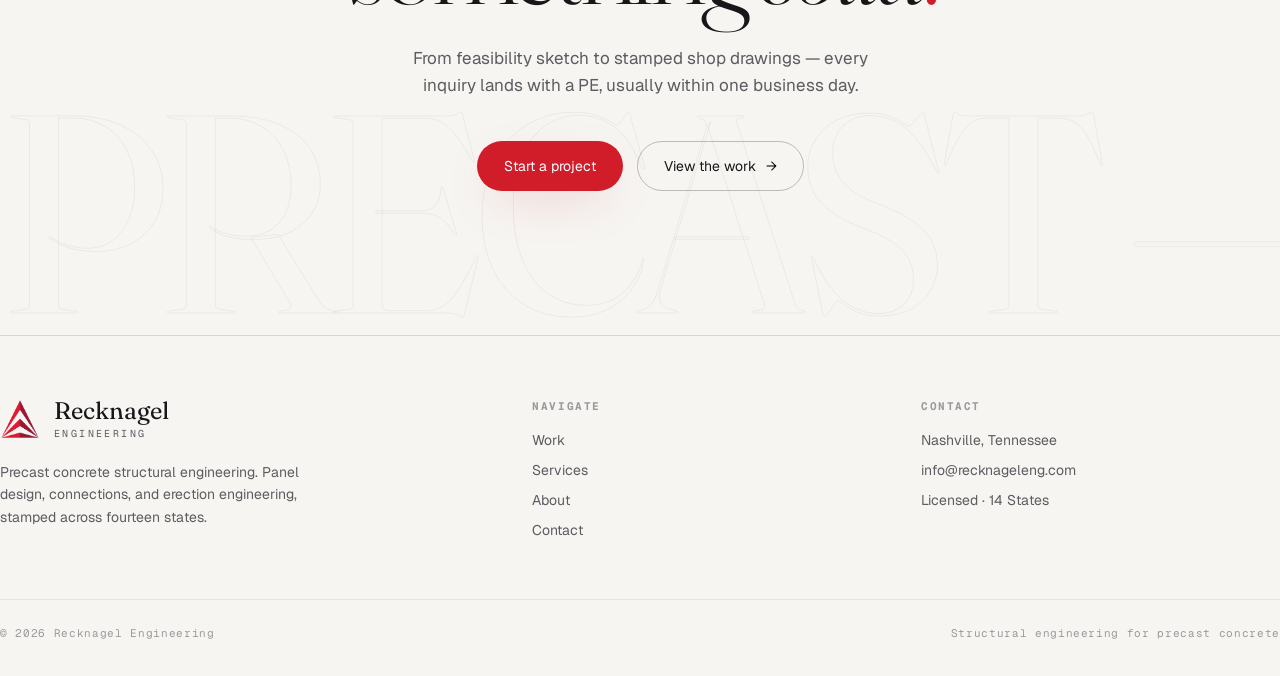
==== commit 90fb10d9: "Add The Meadows at Prairie Ridge (Residential); feature it on homepage Multifamily precast podium, W" ====
--- a/index.html
+++ b/index.html
@@ -253,7 +253,7 @@
   </a>
 
   <div class="wgrid">
-    <a class="wcard rev" href="projects.html"><span class="idx">02</span><div class="img"><div class="ph" style="background-image:url('assets/projects/warrenapts-hero.jpg')"></div></div><div class="meta"><span class="t">The Warren Apartments</span><span class="g">Residential</span></div></a>
+    <a class="wcard rev" href="projects.html"><span class="idx">02</span><div class="img"><div class="ph" style="background-image:url('assets/projects/meadows-hero.jpg')"></div></div><div class="meta"><span class="t">The Meadows at Prairie Ridge</span><span class="g">Residential</span></div></a>
     <a class="wcard rev d1" href="projects.html"><span class="idx">03</span><span class="stat-badge"><span class="pd"></span>Building</span><div class="img"><div class="ph" style="background-image:url('assets/projects/shs-rendering.jpg')"></div></div><div class="meta"><span class="t">SpringHill Suites</span><span class="g">Hospitality</span></div></a>
     <a class="wcard rev d2" href="projects.html"><span class="idx">04</span><div class="img"><div class="ph" style="background-image:url('assets/projects/progressive-hero.jpg')"></div></div><div class="meta"><span class="t">Progressive Structures</span><span class="g">Industrial</span></div></a>
     <a class="wcard rev" href="projects.html"><span class="idx">05</span><div class="img"><div class="ph" style="background-image:url('assets/projects/simmons-hero.jpg')"></div></div><div class="meta"><span class="t">Simmons Distribution</span><span class="g">Industrial</span></div></a>
